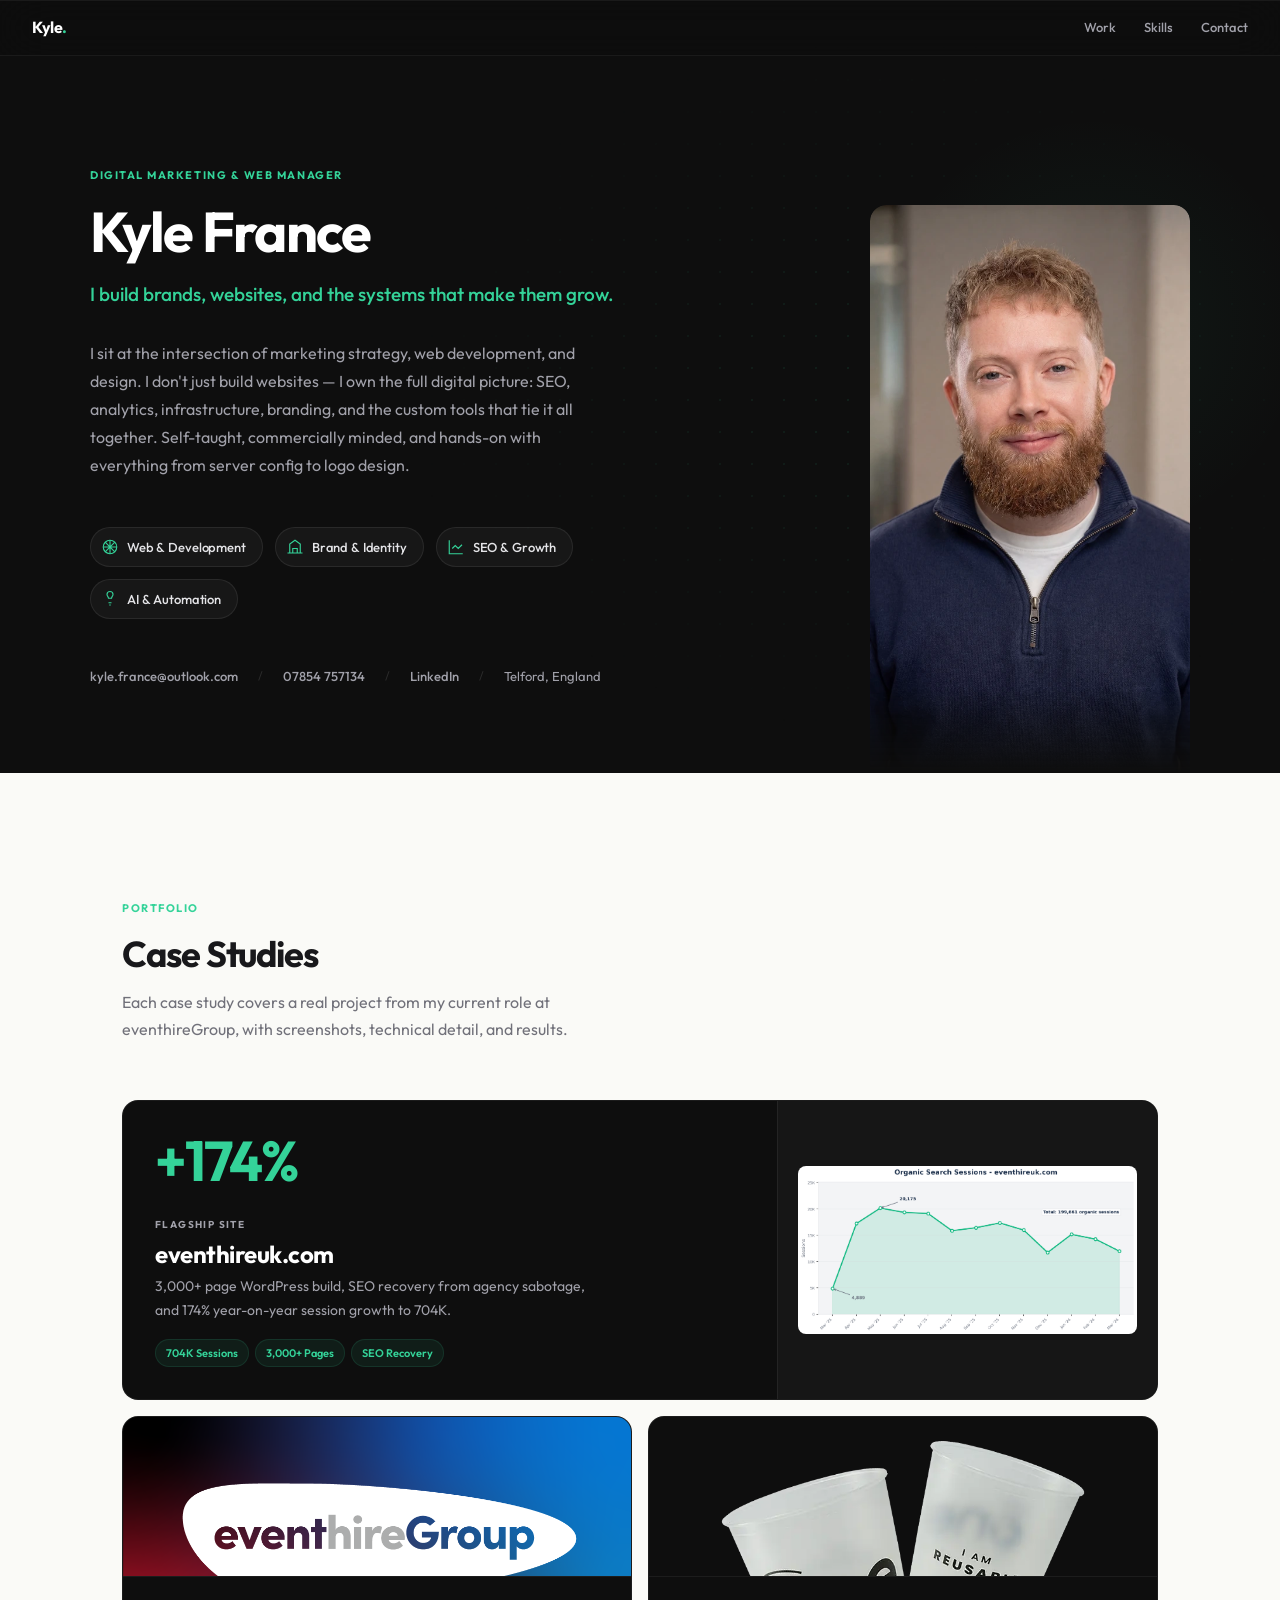
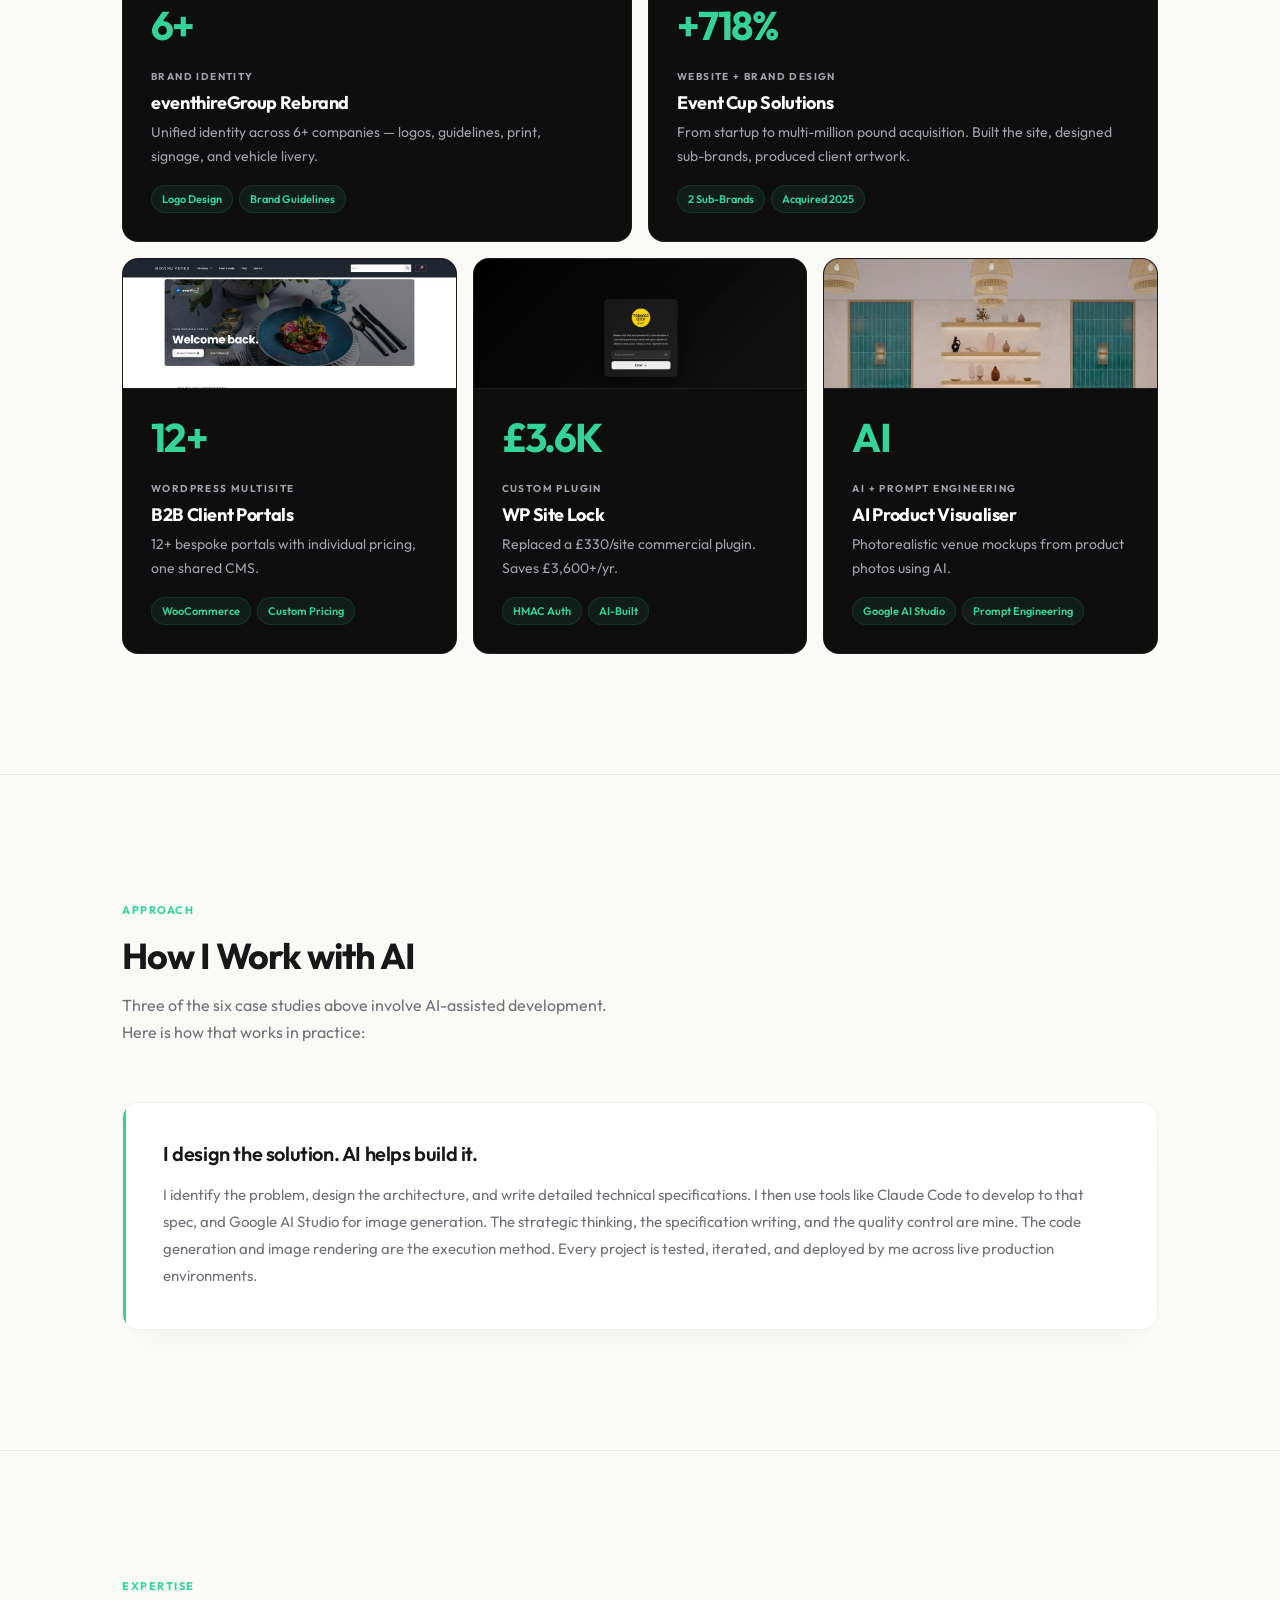
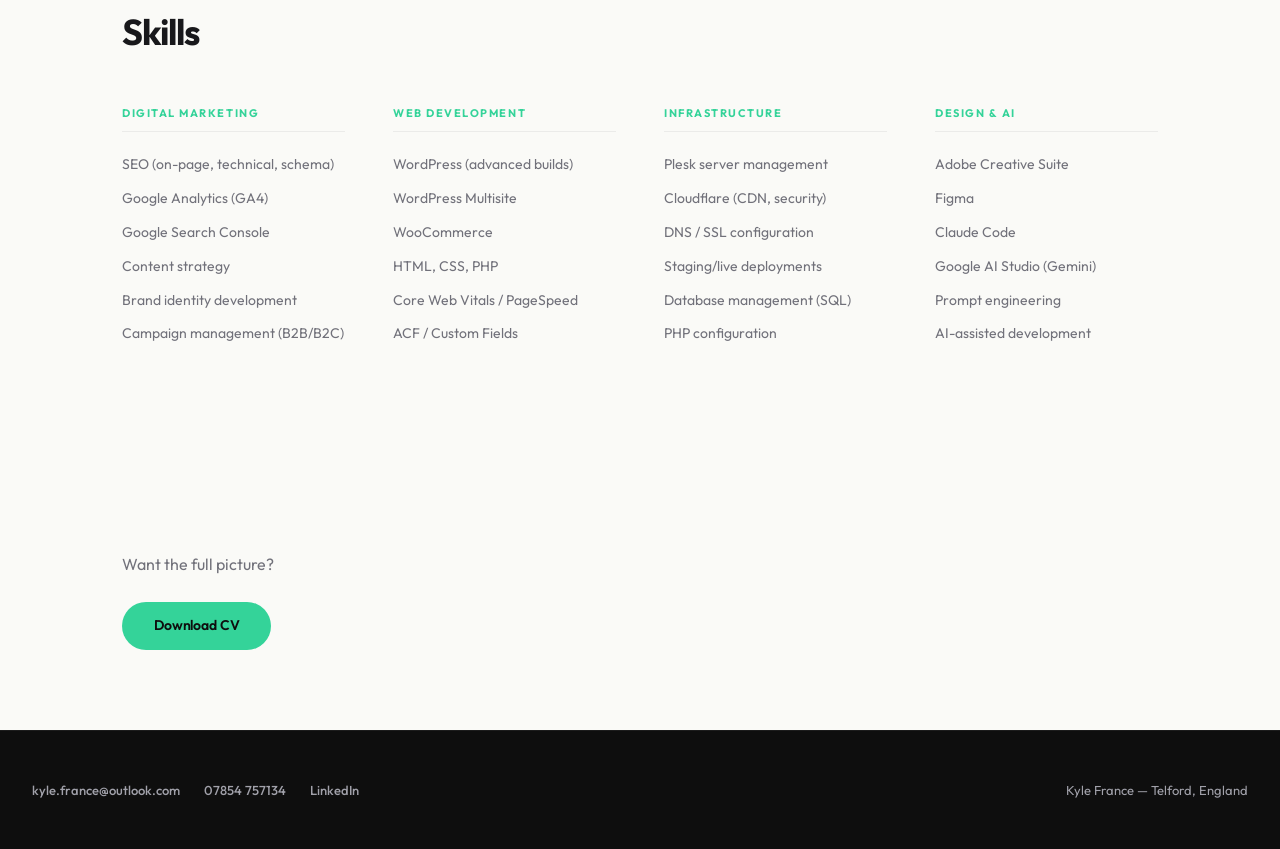
==== index.html @ dfd67b2f "Initial commit — portfolio site for kylefrance.com Static portfolio with case studies, skills sectio" ====
<!DOCTYPE html>
<html lang="en">
<head>
    <meta charset="UTF-8">
    <meta name="viewport" content="width=device-width, initial-scale=1.0">
    <title>Kyle France — Digital Marketing & Web Manager</title>
    <link rel="preconnect" href="https://fonts.googleapis.com">
    <link rel="preconnect" href="https://fonts.gstatic.com" crossorigin>
    <link href="https://fonts.googleapis.com/css2?family=Outfit:wght@400;500;600;700&display=swap" rel="stylesheet">
    <link rel="stylesheet" href="style.css">
</head>
<body>

<!-- NAV -->
<nav class="nav">
    <a href="index.html" class="nav-logo">Kyle<span>.</span></a>
    <div class="nav-links">
        <a href="#work">Work</a>
        <a href="#skills">Skills</a>
        <a href="#contact">Contact</a>
    </div>
</nav>

<!-- HERO -->
<div class="hero">
    <div class="hero-inner">
        <div class="hero-text">
            <span class="label reveal" data-delay="1">Digital Marketing & Web Manager</span>
            <h1 class="reveal" data-delay="2">Kyle France</h1>
            <p class="subtitle reveal" data-delay="3">I build brands, websites, and the systems that make them grow.</p>
            <p class="intro reveal" data-delay="4">I sit at the intersection of marketing strategy, web development, and design. I don't just build websites — I own the full digital picture: SEO, analytics, infrastructure, branding, and the custom tools that tie it all together. Self-taught, commercially minded, and hands-on with everything from server config to logo design.</p>
            <div class="hero-pillars reveal" data-delay="5">
                <div class="hero-pillar">
                    <span class="hero-pillar-icon">
                        <svg viewBox="0 0 24 24" fill="none" stroke="currentColor" stroke-width="1.5"><path d="M12 21a9 9 0 1 0 0-18 9 9 0 0 0 0 18Z"/><path d="M12 3v18M3 12h18M5.6 5.6l12.8 12.8M18.4 5.6 5.6 18.4"/></svg>
                    </span>
                    <span>Web & Development</span>
                </div>
                <div class="hero-pillar">
                    <span class="hero-pillar-icon">
                        <svg viewBox="0 0 24 24" fill="none" stroke="currentColor" stroke-width="1.5"><path d="M2 20h20M5 20V8l7-5 7 5v12"/><path d="M9 20v-6h6v6"/></svg>
                    </span>
                    <span>Brand & Identity</span>
                </div>
                <div class="hero-pillar">
                    <span class="hero-pillar-icon">
                        <svg viewBox="0 0 24 24" fill="none" stroke="currentColor" stroke-width="1.5"><path d="M3 3v18h18"/><path d="m7 14 4-4 4 4 5-5"/></svg>
                    </span>
                    <span>SEO & Growth</span>
                </div>
                <div class="hero-pillar">
                    <span class="hero-pillar-icon">
                        <svg viewBox="0 0 24 24" fill="none" stroke="currentColor" stroke-width="1.5"><path d="M12 2a4 4 0 0 0-4 4c0 2 2 3 2 5h4c0-2 2-3 2-5a4 4 0 0 0-4-4ZM10 17h4M11 20h2"/></svg>
                    </span>
                    <span>AI & Automation</span>
                </div>
            </div>
            <div class="hero-contact reveal" data-delay="6">
                <a href="mailto:kyle.france@outlook.com">kyle.france@outlook.com</a>
                <span class="sep">/</span>
                <a href="tel:+447854757134">07854 757134</a>
                <span class="sep">/</span>
                <a href="https://www.linkedin.com/in/kylefrance" target="_blank" rel="noopener">LinkedIn</a>
                <span class="sep">/</span>
                <span style="color: var(--text-muted); font-size: 13px;">Telford, England</span>
            </div>
        </div>

        <div class="hero-image reveal" data-delay="2">
            <img src="images/Generated Image March 25, 2026 - 12_15AM.webp" alt="Kyle France">
        </div>
    </div>
</div>

<!-- CASE STUDIES -->
<div class="section" id="work">
    <div class="container">
        <div class="section-header reveal">
            <span class="label">Portfolio</span>
            <h2>Case Studies</h2>
            <p>Each case study covers a real project from my current role at eventhireGroup, with screenshots, technical detail, and results.</p>
        </div>

        <div class="bento">

            <!-- Large featured card — horizontal with image -->
            <a href="case-study-eventhireuk.html" class="bento-card bento-large reveal" data-delay="1">
                <div class="bento-card-content">
                    <div class="bento-stat">+174%</div>
                    <div class="bento-content">
                        <span class="bento-label">Flagship Site</span>
                        <h3>eventhireuk.com</h3>
                        <p>3,000+ page WordPress build, SEO recovery from agency sabotage, and 174% year-on-year session growth to 704K.</p>
                    </div>
                    <div class="bento-tags">
                        <span class="tag">704K Sessions</span>
                        <span class="tag">3,000+ Pages</span>
                        <span class="tag">SEO Recovery</span>
                    </div>
                </div>
                <div class="bento-thumb">
                    <img src="images/eventhire-organic-growth.png" alt="eventhireUK organic growth chart">
                </div>
                <div class="bento-arrow"><svg viewBox="0 0 16 16" fill="none" stroke="currentColor" stroke-width="1.5"><path d="M3 13L13 3M13 3H5M13 3v8"/></svg></div>
            </a>

            <!-- Medium card -->
            <a href="case-study-group-rebrand.html" class="bento-card bento-medium reveal" data-delay="2">
                <div class="bento-thumb-top">
                    <img src="images/rebrand/ORIGINALS-01.png" alt="eventhireGroup logos">
                </div>
                <div class="bento-card-content">
                    <div class="bento-stat">6+</div>
                    <div class="bento-content">
                        <span class="bento-label">Brand Identity</span>
                        <h3>eventhireGroup Rebrand</h3>
                        <p>Unified identity across 6+ companies — logos, guidelines, print, signage, and vehicle livery.</p>
                    </div>
                    <div class="bento-tags">
                        <span class="tag">Logo Design</span>
                        <span class="tag">Brand Guidelines</span>
                    </div>
                </div>
                <div class="bento-arrow"><svg viewBox="0 0 16 16" fill="none" stroke="currentColor" stroke-width="1.5"><path d="M3 13L13 3M13 3H5M13 3v8"/></svg></div>
            </a>

            <!-- Medium card -->
            <a href="case-study-event-cup-solutions.html" class="bento-card bento-medium reveal" data-delay="3">
                <div class="bento-thumb-top">
                    <img src="images/rebrand/SMART-CUP-8x6 pint.webp" alt="Event Cup Solutions Smart Cup">
                </div>
                <div class="bento-card-content">
                    <div class="bento-stat">+718%</div>
                    <div class="bento-content">
                        <span class="bento-label">Website + Brand Design</span>
                        <h3>Event Cup Solutions</h3>
                        <p>From startup to multi-million pound acquisition. Built the site, designed sub-brands, produced client artwork.</p>
                    </div>
                    <div class="bento-tags">
                        <span class="tag">2 Sub-Brands</span>
                        <span class="tag">Acquired 2025</span>
                    </div>
                </div>
                <div class="bento-arrow"><svg viewBox="0 0 16 16" fill="none" stroke="currentColor" stroke-width="1.5"><path d="M3 13L13 3M13 3H5M13 3v8"/></svg></div>
            </a>

            <!-- Small card -->
            <a href="case-study-client-portals.html" class="bento-card reveal" data-delay="2">
                <div class="bento-thumb-top bento-thumb-sm">
                    <img src="images/rebrand/movingvenue.clientrentalhub.com_.webp" alt="Moving Venue client portal">
                </div>
                <div class="bento-card-content">
                    <div class="bento-stat">12+</div>
                    <div class="bento-content">
                        <span class="bento-label">WordPress Multisite</span>
                        <h3>B2B Client Portals</h3>
                        <p>12+ bespoke portals with individual pricing, one shared CMS.</p>
                    </div>
                    <div class="bento-tags">
                        <span class="tag">WooCommerce</span>
                        <span class="tag">Custom Pricing</span>
                    </div>
                </div>
                <div class="bento-arrow"><svg viewBox="0 0 16 16" fill="none" stroke="currentColor" stroke-width="1.5"><path d="M3 13L13 3M13 3H5M13 3v8"/></svg></div>
            </a>

            <!-- Small card -->
            <a href="case-study-login-plugin.html" class="bento-card reveal" data-delay="3">
                <div class="bento-thumb-top bento-thumb-sm">
                    <img src="images/site lock/Tobacco Dock Login.webp" alt="WP Site Lock branded login">
                </div>
                <div class="bento-card-content">
                    <div class="bento-stat">&pound;3.6K</div>
                    <div class="bento-content">
                        <span class="bento-label">Custom Plugin</span>
                        <h3>WP Site Lock</h3>
                        <p>Replaced a &pound;330/site commercial plugin. Saves &pound;3,600+/yr.</p>
                    </div>
                    <div class="bento-tags">
                        <span class="tag">HMAC Auth</span>
                        <span class="tag">AI-Built</span>
                    </div>
                </div>
                <div class="bento-arrow"><svg viewBox="0 0 16 16" fill="none" stroke="currentColor" stroke-width="1.5"><path d="M3 13L13 3M13 3H5M13 3v8"/></svg></div>
            </a>

            <!-- Small card -->
            <a href="case-study-ai-visualiser.html" class="bento-card reveal" data-delay="4">
                <div class="bento-thumb-top bento-thumb-sm">
                    <img src="images/rebrand/AI generated images/1.webp" alt="AI-generated venue mockup">
                </div>
                <div class="bento-card-content">
                    <div class="bento-stat">AI</div>
                    <div class="bento-content">
                        <span class="bento-label">AI + Prompt Engineering</span>
                        <h3>AI Product Visualiser</h3>
                        <p>Photorealistic venue mockups from product photos using AI.</p>
                    </div>
                    <div class="bento-tags">
                        <span class="tag">Google AI Studio</span>
                        <span class="tag">Prompt Engineering</span>
                    </div>
                </div>
                <div class="bento-arrow"><svg viewBox="0 0 16 16" fill="none" stroke="currentColor" stroke-width="1.5"><path d="M3 13L13 3M13 3H5M13 3v8"/></svg></div>
            </a>

        </div>
    </div>
</div>

<hr class="section-divider">

<!-- HOW I WORK WITH AI -->
<div class="section">
    <div class="container">
        <div class="section-header reveal">
            <span class="label">Approach</span>
            <h2>How I Work with AI</h2>
            <p>Three of the six case studies above involve AI-assisted development. Here is how that works in practice:</p>
        </div>

        <div class="approach-box reveal">
            <h3>I design the solution. AI helps build it.</h3>
            <p>I identify the problem, design the architecture, and write detailed technical specifications. I then use tools like Claude Code to develop to that spec, and Google AI Studio for image generation. The strategic thinking, the specification writing, and the quality control are mine. The code generation and image rendering are the execution method. Every project is tested, iterated, and deployed by me across live production environments.</p>
        </div>
    </div>
</div>

<hr class="section-divider">

<!-- SKILLS -->
<div class="section" id="skills">
    <div class="container">
        <div class="section-header reveal">
            <span class="label">Expertise</span>
            <h2>Skills</h2>
        </div>

        <div class="skills-columns reveal">
            <div class="skill-group">
                <h3>Digital Marketing</h3>
                <ul>
                    <li>SEO (on-page, technical, schema)</li>
                    <li>Google Analytics (GA4)</li>
                    <li>Google Search Console</li>
                    <li>Content strategy</li>
                    <li>Brand identity development</li>
                    <li>Campaign management (B2B/B2C)</li>
                </ul>
            </div>
            <div class="skill-group">
                <h3>Web Development</h3>
                <ul>
                    <li>WordPress (advanced builds)</li>
                    <li>WordPress Multisite</li>
                    <li>WooCommerce</li>
                    <li>HTML, CSS, PHP</li>
                    <li>Core Web Vitals / PageSpeed</li>
                    <li>ACF / Custom Fields</li>
                </ul>
            </div>
            <div class="skill-group">
                <h3>Infrastructure</h3>
                <ul>
                    <li>Plesk server management</li>
                    <li>Cloudflare (CDN, security)</li>
                    <li>DNS / SSL configuration</li>
                    <li>Staging/live deployments</li>
                    <li>Database management (SQL)</li>
                    <li>PHP configuration</li>
                </ul>
            </div>
            <div class="skill-group">
                <h3>Design & AI</h3>
                <ul>
                    <li>Adobe Creative Suite</li>
                    <li>Figma</li>
                    <li>Claude Code</li>
                    <li>Google AI Studio (Gemini)</li>
                    <li>Prompt engineering</li>
                    <li>AI-assisted development</li>
                </ul>
            </div>
        </div>
    </div>
</div>

<!-- CV DOWNLOAD -->
<div class="container" id="contact">
    <div class="cta-section reveal">
        <p>Want the full picture?</p>
        <a href="../output/cv-general-hybrid-role.pdf" class="btn btn-primary">Download CV</a>
    </div>
</div>

<!-- FOOTER -->
<footer class="footer">
    <div class="footer-links">
        <a href="mailto:kyle.france@outlook.com">kyle.france@outlook.com</a>
        <a href="tel:+447854757134">07854 757134</a>
        <a href="https://www.linkedin.com/in/kylefrance" target="_blank" rel="noopener">LinkedIn</a>
    </div>
    <span>Kyle France &mdash; Telford, England</span>
</footer>

<script>
// Staggered scroll reveal
const observer = new IntersectionObserver((entries) => {
    entries.forEach(entry => {
        if (entry.isIntersecting) entry.target.classList.add('visible');
    });
}, { threshold: 0.08, rootMargin: '0px 0px -32px 0px' });

document.querySelectorAll('.reveal').forEach(el => observer.observe(el));
</script>

</body>
</html>
---- style.css ----
/* ═══════════════════════════════════════════════════════════
   Kyle France — Portfolio
   SKILL.md Compliant Design System
   DESIGN_VARIANCE: 8 | MOTION_INTENSITY: 6 | VISUAL_DENSITY: 4
   ═══════════════════════════════════════════════════════════ */

/* ── VARIABLES ── */
:root {
    --dark:           #0e0e0e;
    --dark-elevated:  #161616;
    --dark-surface:   #1c1c1c;
    --dark-border:    rgba(255,255,255,0.06);

    --light:          #fafaf7;
    --light-elevated: #ffffff;
    --light-surface:  #f3f2ef;
    --light-border:   rgba(0,0,0,0.06);

    --accent:         #34d399;
    --accent-light:   #6ee7b7;
    --accent-subtle:  rgba(52,211,153,0.08);

    --green:          #34d399;
    --green-subtle:   rgba(52,211,153,0.08);

    --text-primary:   #18181b;
    --text-secondary: #71717a;
    --text-on-dark:   #e4e4e7;
    --text-muted:     #a1a1aa;

    --font: 'Outfit', -apple-system, BlinkMacSystemFont, 'Segoe UI', sans-serif;

    --section-gap:    120px;
    --container:      1100px;
    --ease:           cubic-bezier(0.16, 1, 0.3, 1);
}

/* ── RESET ── */
*, *::before, *::after { box-sizing: border-box; margin: 0; padding: 0; }

html {
    scroll-behavior: smooth;
    -webkit-font-smoothing: antialiased;
    -moz-osx-font-smoothing: grayscale;
}

body {
    font-family: var(--font);
    color: var(--text-primary);
    background: var(--light);
    line-height: 1.7;
    font-size: 16px;
    overflow-x: hidden;
}

img { max-width: 100%; height: auto; display: block; }
a { color: inherit; text-decoration: none; }
ul { list-style: none; padding: 0; }

/* ── CONTAINER ── */
.container {
    max-width: var(--container);
    margin: 0 auto;
    padding: 0 32px;
}

/* ── TYPOGRAPHY ── */
h1, h2, h3, h4, h5 {
    font-family: var(--font);
    font-weight: 700;
    line-height: 1.1;
    letter-spacing: -0.03em;
}

h1 { font-size: clamp(36px, 5vw, 56px); }
h2 { font-size: clamp(26px, 3vw, 36px); color: var(--text-primary); }
h3 { font-size: 18px; font-weight: 600; letter-spacing: -0.01em; }

p {
    color: var(--text-secondary);
    max-width: 65ch;
    line-height: 1.7;
}

.label {
    font-size: 11px;
    font-weight: 700;
    letter-spacing: 0.14em;
    text-transform: uppercase;
    color: var(--accent);
    display: inline-block;
    margin-bottom: 16px;
}

/* ── NAVIGATION ── */
.nav {
    position: fixed;
    top: 0;
    left: 0;
    right: 0;
    z-index: 100;
    padding: 0 32px;
    height: 56px;
    display: flex;
    align-items: center;
    justify-content: space-between;
    background: rgba(14,14,14,0.7);
    backdrop-filter: blur(24px) saturate(180%);
    -webkit-backdrop-filter: blur(24px) saturate(180%);
    border-bottom: 1px solid var(--dark-border);
    /* Liquid Glass inner refraction */
    box-shadow: inset 0 1px 0 rgba(255,255,255,0.06);
}

.nav-logo {
    font-size: 16px;
    color: #fff;
    font-weight: 700;
    letter-spacing: -0.03em;
}

.nav-logo span { color: var(--accent); }

.nav-links {
    display: flex;
    gap: 28px;
    align-items: center;
}

.nav-links a {
    font-size: 13px;
    color: var(--text-muted);
    font-weight: 500;
    transition: color 0.3s var(--ease);
}

.nav-links a:hover,
.nav-links a:focus-visible { color: #fff; }

.nav-back {
    font-size: 13px;
    color: var(--text-muted);
    display: flex;
    align-items: center;
    gap: 6px;
    font-weight: 500;
    transition: color 0.3s var(--ease);
}

.nav-back:hover,
.nav-back:focus-visible { color: #fff; }

.nav-back svg {
    width: 14px;
    height: 14px;
    transition: transform 0.3s var(--ease);
}

.nav-back:hover svg { transform: translateX(-3px); }

/* ── HERO — HOME ── */
.hero {
    display: grid;
    grid-template-columns: 1fr;
    padding: 160px 32px 0;
    background: var(--dark);
    position: relative;
    overflow: hidden;
}

/* Dot grid pattern */
.hero::before {
    content: '';
    position: absolute;
    inset: 0;
    background-image: radial-gradient(circle, rgba(52,211,153,0.10) 1px, transparent 1px);
    background-size: 32px 32px;
    mask-image: radial-gradient(ellipse 60% 70% at 70% 50%, black 0%, transparent 65%);
    -webkit-mask-image: radial-gradient(ellipse 60% 70% at 70% 50%, black 0%, transparent 65%);
    pointer-events: none;
}

/* Gradient glow */
.hero::after {
    content: '';
    position: absolute;
    top: 10%;
    right: -5%;
    width: 500px;
    height: 500px;
    background: radial-gradient(circle, rgba(52,211,153,0.06) 0%, transparent 60%);
    pointer-events: none;
    animation: hero-glow 8s ease-in-out infinite alternate;
}

@keyframes hero-glow {
    0% { transform: translate(0, 0) scale(1); opacity: 1; }
    100% { transform: translate(-15px, 15px) scale(1.05); opacity: 0.6; }
}

.hero-inner {
    max-width: var(--container);
    width: 100%;
    margin: 0 auto;
    position: relative;
    z-index: 1;
    display: grid;
    grid-template-columns: 1fr auto;
    gap: 64px;
    align-items: end;
}

.hero-text {
    max-width: 620px;
    padding-bottom: 80px;
}

/* ── HERO IMAGE ── */
.hero-image {
    position: relative;
    align-self: end;
}

.hero-image img {
    display: block;
    width: 320px;
    height: auto;
    border-radius: 16px 16px 0 0;
    mask-image: linear-gradient(to top, transparent 0%, black 15%);
    -webkit-mask-image: linear-gradient(to top, transparent 0%, black 15%);
}

.hero h1 {
    color: #fff;
    margin-bottom: 16px;
    font-weight: 700;
    max-width: 600px;
}

.hero .subtitle {
    font-size: clamp(16px, 2vw, 19px);
    color: var(--accent);
    font-weight: 500;
    margin-bottom: 28px;
    letter-spacing: 0;
}

.hero .intro {
    font-size: 16px;
    color: var(--text-muted);
    max-width: 520px;
    margin-bottom: 48px;
    line-height: 1.75;
}

.hero-contact {
    display: flex;
    flex-wrap: wrap;
    gap: 20px;
    align-items: center;
}

.hero-contact a {
    color: var(--text-muted);
    font-size: 13px;
    font-weight: 500;
    transition: color 0.3s var(--ease);
    padding: 6px 0;
}

.hero-contact a:hover,
.hero-contact a:focus-visible { color: var(--accent); }

.hero-contact .sep {
    color: rgba(255,255,255,0.12);
    font-size: 12px;
    user-select: none;
}

/* ── HERO PILLARS ── */
.hero-pillars {
    display: flex;
    flex-wrap: wrap;
    gap: 12px;
    margin-bottom: 40px;
}

.hero-pillar {
    display: flex;
    align-items: center;
    gap: 8px;
    background: rgba(255,255,255,0.04);
    border: 1px solid rgba(255,255,255,0.08);
    border-radius: 100px;
    padding: 8px 16px 8px 10px;
    font-size: 13px;
    font-weight: 500;
    color: var(--text-on-dark);
    letter-spacing: -0.01em;
    transition: border-color 0.3s var(--ease), background 0.3s var(--ease);
}

.hero-pillar:hover {
    border-color: rgba(52,211,153,0.2);
    background: rgba(52,211,153,0.06);
}

.hero-pillar-icon {
    width: 18px;
    height: 18px;
    color: var(--green);
    flex-shrink: 0;
}

.hero-pillar-icon svg {
    width: 100%;
    height: 100%;
}

/* ── HERO — CASE STUDY (Left-Aligned) ── */
.hero-case {
    padding: 140px 32px 72px;
    background: var(--dark);
    position: relative;
    overflow: hidden;
}

.hero-case::before {
    content: '';
    position: absolute;
    top: 0;
    right: 0;
    width: 40%;
    height: 100%;
    background: radial-gradient(ellipse at 70% 50%, rgba(52,211,153,0.03) 0%, transparent 60%);
    pointer-events: none;
}

.hero-case-inner {
    max-width: var(--container);
    margin: 0 auto;
    position: relative;
}

.hero-case-inner h1 {
    color: #fff;
    margin-bottom: 16px;
    max-width: 640px;
}

.hero-case-inner p {
    font-size: 17px;
    color: var(--text-muted);
    max-width: 520px;
}

.hero-case-inner .label { position: relative; }

/* ── METRICS BANNER ── */
.metrics {
    background: var(--dark-elevated);
    border-top: 1px solid var(--dark-border);
    border-bottom: 1px solid var(--dark-border);
    display: flex;
    justify-content: center;
    flex-wrap: wrap;
}

.metric {
    flex: 1 1 160px;
    max-width: 220px;
    text-align: center;
    padding: 28px 20px;
    border-right: 1px solid var(--dark-border);
}

.metric:last-child { border-right: none; }

.metric-value {
    font-size: 26px;
    font-weight: 700;
    color: #fff;
    line-height: 1.1;
    letter-spacing: -0.02em;
}

.metric-value.highlight { color: var(--green); }
.metric-value.accent { color: var(--accent); }

.metric-label {
    font-size: 10px;
    font-weight: 600;
    text-transform: uppercase;
    letter-spacing: 0.14em;
    color: var(--text-muted);
    margin-top: 8px;
}

/* ── SECTIONS ── */
.section {
    padding: var(--section-gap) 0;
}

.section-divider {
    border: none;
    border-top: 1px solid var(--light-border);
    margin: 0;
}

.section-header {
    margin-bottom: 56px;
    max-width: 520px;
}

.section-header p { margin-top: 16px; }

/* ── CONTENT SECTIONS (CASE STUDIES) ── */
.content-section {
    padding: 64px 0;
    border-bottom: 1px solid var(--light-border);
}

.content-section:last-of-type { border-bottom: none; }

.content-section h2 {
    margin-bottom: 24px;
    display: flex;
    align-items: center;
    gap: 14px;
}

.content-section h2::before {
    content: '';
    display: block;
    width: 3px;
    height: 24px;
    background: var(--accent);
    border-radius: 2px;
    flex-shrink: 0;
}

.content-section p { margin-bottom: 16px; }

.content-section ul {
    padding-left: 20px;
    list-style: disc;
    margin-bottom: 16px;
}

.content-section li {
    font-size: 15px;
    color: var(--text-secondary);
    margin-bottom: 10px;
    line-height: 1.7;
}

.content-section li strong { color: var(--text-primary); }

/* ── BENTO GRID ── */
.bento {
    display: grid;
    grid-template-columns: repeat(6, 1fr);
    gap: 16px;
}

/* Large card: full width */
.bento-large {
    grid-column: 1 / -1;
}

/* Medium cards: 3 cols each */
.bento-medium {
    grid-column: span 3;
}

/* Small cards: 2 cols each (3 per row) */
.bento-card:not(.bento-large):not(.bento-medium) {
    grid-column: span 2;
}

/* ── BENTO CARD ── */
.bento-card {
    background: var(--dark);
    border-radius: 16px;
    display: flex;
    flex-direction: column;
    position: relative;
    overflow: hidden;
    transition: transform 0.5s var(--ease), box-shadow 0.5s var(--ease);
    border: 1px solid var(--dark-border);
}

.bento-card::before {
    content: '';
    position: absolute;
    inset: 0;
    background: radial-gradient(circle at 100% 0%, rgba(52,211,153,0.06) 0%, transparent 50%);
    opacity: 0;
    transition: opacity 0.5s var(--ease);
    pointer-events: none;
    z-index: 1;
}

.bento-card:hover {
    transform: translateY(-4px);
    box-shadow: 0 20px 48px -16px rgba(0,0,0,0.3), 0 0 0 1px rgba(52,211,153,0.1);
}

.bento-card:hover::before { opacity: 1; }

.bento-card:focus-visible {
    outline: 2px solid var(--accent);
    outline-offset: 2px;
}

.bento-card:active {
    transform: translateY(-1px) scale(0.995);
}

/* Card inner content area */
.bento-card-content {
    padding: 28px;
    flex: 1;
    display: flex;
    flex-direction: column;
    position: relative;
    z-index: 2;
}

/* Image thumbnail — top of card (medium/small cards) */
.bento-thumb-top {
    width: 100%;
    height: 160px;
    overflow: hidden;
    border-bottom: 1px solid var(--dark-border);
    position: relative;
}

.bento-thumb-top img {
    width: 100%;
    height: 100%;
    object-fit: cover;
    object-position: center top;
    transition: transform 0.6s var(--ease);
}

.bento-card:hover .bento-thumb-top img {
    transform: scale(1.04);
}

.bento-thumb-sm { height: 130px; }

/* Image thumbnail — right side of featured card */
.bento-large {
    grid-column: 1 / -1;
    flex-direction: row;
}

.bento-large .bento-card-content {
    flex: 1;
    padding: 32px;
}

.bento-thumb {
    width: 380px;
    flex-shrink: 0;
    overflow: hidden;
    border-left: 1px solid var(--dark-border);
    display: flex;
    align-items: center;
    justify-content: center;
    background: var(--dark-elevated);
    padding: 20px;
}

.bento-thumb img {
    width: 100%;
    height: auto;
    border-radius: 8px;
    transition: transform 0.6s var(--ease);
}

.bento-card:hover .bento-thumb img {
    transform: scale(1.03);
}

/* Stat */
.bento-stat {
    font-size: 40px;
    font-weight: 700;
    color: var(--green);
    line-height: 1;
    letter-spacing: -0.04em;
    margin-bottom: 16px;
}

.bento-large .bento-stat {
    font-size: 56px;
    margin-bottom: 20px;
}

/* Content */
.bento-content {
    flex: 1;
}

.bento-label {
    font-size: 10px;
    font-weight: 700;
    letter-spacing: 0.14em;
    text-transform: uppercase;
    color: var(--text-muted);
    display: inline-block;
    margin-bottom: 8px;
}

.bento-card h3 {
    font-size: 18px;
    font-weight: 700;
    color: #fff;
    margin-bottom: 8px;
    letter-spacing: -0.02em;
}

.bento-large h3 {
    font-size: 24px;
}

.bento-card p {
    font-size: 14px;
    color: var(--text-muted);
    margin: 0;
    line-height: 1.7;
    max-width: 440px;
}

/* Tags */
.bento-tags {
    display: flex;
    flex-wrap: wrap;
    gap: 6px;
    margin-top: 16px;
}

.tag {
    font-size: 11px;
    font-weight: 600;
    color: var(--accent);
    background: rgba(52,211,153,0.08);
    padding: 4px 10px;
    border-radius: 100px;
    border: 1px solid rgba(52,211,153,0.12);
    white-space: nowrap;
}

/* Arrow icon */
.bento-arrow {
    position: absolute;
    top: 24px;
    right: 24px;
    width: 20px;
    height: 20px;
    color: var(--text-muted);
    opacity: 0;
    transform: translate(-4px, 4px);
    transition: opacity 0.4s var(--ease), transform 0.4s var(--ease);
    z-index: 3;
}

.bento-card:hover .bento-arrow {
    opacity: 1;
    transform: translate(0, 0);
}

.bento-arrow svg {
    width: 100%;
    height: 100%;
}

/* ── CHALLENGE / FEATURE CARDS ── */
.card-grid {
    display: grid;
    grid-template-columns: repeat(2, 1fr);
    gap: 16px;
    margin-top: 24px;
}

.card {
    padding: 24px 24px 24px 28px;
    position: relative;
    border-bottom: 1px solid var(--light-border);
    transition: background 0.3s var(--ease);
}

.card::before {
    content: '';
    position: absolute;
    left: 0;
    top: 12px;
    bottom: 12px;
    width: 2px;
    background: var(--accent);
    border-radius: 1px;
}

.card:hover {
    background: rgba(52,211,153,0.02);
}

.card h3 {
    font-size: 12px;
    font-weight: 700;
    text-transform: uppercase;
    letter-spacing: 0.1em;
    color: var(--accent);
    margin-bottom: 8px;
}

.card p {
    font-size: 14px;
    color: var(--text-secondary);
    margin: 0;
    max-width: none;
    line-height: 1.65;
}

/* ── RESULT CARDS ── */
.result-card {
    padding: 24px 24px 24px 28px;
    position: relative;
    border-bottom: 1px solid var(--light-border);
}

.result-card::before {
    content: '';
    position: absolute;
    left: 0;
    top: 12px;
    bottom: 12px;
    width: 2px;
    background: var(--green);
    border-radius: 1px;
}

.result-card p {
    font-size: 14px;
    color: var(--text-secondary);
    margin: 0;
    max-width: none;
}

.result-card strong { color: var(--text-primary); }

/* ── APPROACH BOX ── */
.approach-box {
    background: var(--light-elevated);
    border: 1px solid var(--light-border);
    border-radius: 16px;
    padding: 40px;
    margin-top: 32px;
    position: relative;
    overflow: hidden;
    /* Diffusion shadow */
    box-shadow: 0 20px 40px -15px rgba(24,24,27,0.04);
}

.approach-box::before {
    content: '';
    position: absolute;
    left: 0;
    top: 0;
    bottom: 0;
    width: 3px;
    background: var(--accent);
}

.approach-box h3 {
    font-size: 20px;
    color: var(--text-primary);
    margin-bottom: 16px;
    letter-spacing: -0.02em;
}

.approach-box p {
    font-size: 15px;
    color: var(--text-secondary);
    max-width: none;
    margin: 0;
    line-height: 1.8;
}

/* ── INSIGHT / BLOCKQUOTE ── */
.insight {
    background: var(--green-subtle);
    border-left: 3px solid var(--green);
    padding: 20px 24px;
    border-radius: 0 10px 10px 0;
    margin: 24px 0;
}

.insight p {
    font-size: 15px;
    color: #065f46;
    font-style: italic;
    margin: 0;
    max-width: none;
    line-height: 1.7;
}

/* ── NOTE ── */
.note {
    background: #fffbeb;
    border: 1px solid #fde68a;
    border-radius: 10px;
    padding: 16px 20px;
    font-size: 13px;
    color: #92400e;
    margin-top: 20px;
    line-height: 1.65;
}

/* ── SKILLS SECTION ── */
.skills-columns {
    display: grid;
    grid-template-columns: repeat(auto-fit, minmax(220px, 1fr));
    gap: 48px;
    margin-top: 40px;
}

.skill-group h3 {
    font-size: 11px;
    font-weight: 700;
    text-transform: uppercase;
    letter-spacing: 0.14em;
    color: var(--accent);
    margin-bottom: 16px;
    padding-bottom: 12px;
    border-bottom: 1px solid var(--light-border);
}

.skill-group li {
    font-size: 14px;
    color: var(--text-secondary);
    padding: 5px 0;
    list-style: none;
}

/* ── SKILLS TAGS (CASE STUDIES) ── */
.skills-tags {
    display: flex;
    flex-wrap: wrap;
    gap: 8px;
}

.skills-tags li {
    background: var(--accent-subtle);
    color: var(--accent);
    font-size: 12px;
    font-weight: 600;
    padding: 6px 14px;
    border-radius: 100px;
    border: 1px solid rgba(52,211,153,0.12);
    list-style: none;
    margin: 0;
}

/* ── TIMELINE ── */
.timeline {
    position: relative;
    padding-left: 32px;
    margin-top: 24px;
}

.timeline::before {
    content: '';
    position: absolute;
    left: 5px;
    top: 6px;
    bottom: 6px;
    width: 1px;
    background: var(--accent);
    border-radius: 1px;
}

.timeline-item {
    position: relative;
    margin-bottom: 28px;
}

.timeline-item:last-child { margin-bottom: 0; }

.timeline-item::before {
    content: '';
    position: absolute;
    left: -32px;
    top: 7px;
    width: 10px;
    height: 10px;
    background: var(--accent);
    border-radius: 50%;
    border: 3px solid var(--light);
    box-shadow: 0 0 0 1px var(--accent);
}

.timeline-item h3 {
    font-size: 15px;
    font-weight: 600;
    color: var(--text-primary);
    margin-bottom: 4px;
}

.timeline-item p {
    font-size: 14px;
    color: var(--text-secondary);
    margin: 0;
}

/* ── CHARTS ── */
.chart-container {
    background: var(--light-elevated);
    border: 1px solid var(--light-border);
    border-radius: 16px;
    padding: 32px;
    margin-top: 24px;
    box-shadow: 0 20px 40px -15px rgba(24,24,27,0.04);
}

.chart-title {
    font-size: 15px;
    font-weight: 600;
    color: var(--text-primary);
    margin-bottom: 24px;
    letter-spacing: -0.01em;
}

.bar-chart {
    display: flex;
    align-items: flex-end;
    gap: 6px;
    height: 220px;
    padding-top: 24px;
    border-bottom: 1px solid var(--light-border);
}

.bar-group {
    flex: 1;
    display: flex;
    flex-direction: column;
    align-items: center;
    height: 100%;
    justify-content: flex-end;
}

.bar {
    width: 100%;
    max-width: 48px;
    background: linear-gradient(180deg, var(--accent) 0%, var(--accent-light) 100%);
    border-radius: 3px 3px 0 0;
    min-height: 2px;
    transition: opacity 0.3s var(--ease);
}

.bar.peak {
    background: linear-gradient(180deg, var(--dark) 0%, var(--accent) 100%);
}

.bar:hover { opacity: 0.75; }

.bar-value {
    font-size: 10px;
    font-weight: 600;
    color: var(--text-primary);
    margin-bottom: 4px;
    white-space: nowrap;
}

.bar-label {
    font-size: 10px;
    color: var(--text-muted);
    margin-top: 8px;
    text-align: center;
}

.yoy-container {
    display: flex;
    align-items: center;
    gap: 48px;
    justify-content: center;
    padding: 24px 0;
}

.yoy-bar-group { text-align: center; }

.yoy-bar-wrapper {
    height: 200px;
    width: 100px;
    display: flex;
    align-items: flex-end;
    justify-content: center;
}

.yoy-bar {
    width: 80px;
    border-radius: 6px 6px 0 0;
}

.yoy-bar.previous { background: var(--light-surface); height: 36%; }
.yoy-bar.current { background: linear-gradient(180deg, var(--accent) 0%, var(--accent-light) 100%); height: 100%; }

.yoy-value {
    font-size: 18px;
    font-weight: 700;
    color: var(--text-primary);
    margin-top: 8px;
    letter-spacing: -0.02em;
}

.yoy-label { font-size: 12px; color: var(--text-muted); margin-top: 2px; }

.yoy-growth {
    font-size: 44px;
    font-weight: 700;
    color: var(--green);
    line-height: 1;
    letter-spacing: -0.03em;
}

.yoy-growth-label { font-size: 13px; color: var(--text-muted); margin-top: 4px; }

.line-chart-container {
    position: relative;
    height: 200px;
    margin-top: 16px;
    border-bottom: 1px solid var(--light-border);
    border-left: 1px solid var(--light-border);
}

.line-chart-svg { width: 100%; height: 100%; }

.line-chart-labels {
    display: flex;
    justify-content: space-between;
    padding-top: 8px;
}

.line-chart-labels span {
    font-size: 10px;
    color: var(--text-muted);
    flex: 1;
    text-align: center;
}

.y-axis-labels {
    position: absolute;
    left: -40px;
    top: 0;
    height: 100%;
    display: flex;
    flex-direction: column;
    justify-content: space-between;
}

.y-axis-labels span { font-size: 10px; color: var(--text-muted); }

/* ── GALLERY ── */
.gallery-grid {
    display: grid;
    grid-template-columns: repeat(2, 1fr);
    gap: 12px;
    margin-top: 24px;
}

.gallery-grid.single { grid-template-columns: 1fr; }

.gallery-item {
    border-radius: 10px;
    overflow: hidden;
    border: 1px solid var(--light-border);
}

.gallery-item img { width: 100%; display: block; }

.gallery-item .caption {
    padding: 12px 16px;
    font-size: 13px;
    color: var(--text-secondary);
    border-top: 1px solid var(--light-border);
}

.gallery-item .caption strong { color: var(--text-primary); }

/* ── IMAGE COMPARISON ── */
.compare-grid {
    display: grid;
    grid-template-columns: 1fr 1fr;
    border-radius: 10px;
    overflow: hidden;
    border: 1px solid var(--light-border);
    margin-top: 16px;
}

.compare-side {
    padding: 32px;
    display: flex;
    flex-direction: column;
    align-items: center;
    justify-content: center;
}

.compare-side:first-child { border-right: 1px solid var(--light-border); }

.compare-label {
    font-size: 10px;
    font-weight: 700;
    text-transform: uppercase;
    letter-spacing: 0.14em;
    color: var(--text-muted);
    margin-bottom: 12px;
}

/* ── LOGO GRID ── */
.logo-grid {
    display: grid;
    grid-template-columns: repeat(auto-fit, minmax(260px, 1fr));
    gap: 0;
    border-radius: 10px;
    overflow: hidden;
    border: 1px solid var(--light-border);
    margin-top: 24px;
}

.logo-grid img { width: 100%; display: block; }

/* ── CTA ── */
.cta-section {
    text-align: left;
    padding: 80px 0;
}

.cta-section p {
    margin-bottom: 24px;
    font-size: 16px;
}

.btn {
    display: inline-block;
    font-family: var(--font);
    font-size: 14px;
    font-weight: 600;
    padding: 12px 32px;
    border-radius: 100px;
    border: none;
    cursor: pointer;
    transition: transform 0.3s var(--ease), box-shadow 0.3s var(--ease);
    letter-spacing: -0.01em;
}

.btn:focus-visible { outline: 2px solid var(--accent); outline-offset: 2px; }

.btn-primary {
    background: var(--accent);
    color: var(--dark);
}

.btn-primary:hover {
    transform: translateY(-2px);
    box-shadow: 0 8px 24px -4px rgba(52,211,153,0.25);
}

.btn-primary:active {
    transform: translateY(0) scale(0.98);
}

/* ── FOOTER ── */
.footer {
    background: var(--dark);
    color: var(--text-muted);
    padding: 48px 32px;
    font-size: 13px;
    border-top: 1px solid var(--dark-border);
    display: flex;
    justify-content: space-between;
    align-items: center;
    max-width: 100%;
}

.footer-links {
    display: flex;
    gap: 24px;
}

.footer-links a {
    color: var(--text-muted);
    font-weight: 500;
    transition: color 0.3s var(--ease);
}

.footer-links a:hover,
.footer-links a:focus-visible { color: var(--accent); }

.case-footer {
    text-align: left;
    padding: 48px 32px;
    color: var(--text-muted);
    font-size: 13px;
    border-top: 1px solid var(--light-border);
    max-width: var(--container);
    margin: 0 auto;
}

/* ── SCROLL ANIMATIONS (MOTION_INTENSITY 6) ── */
.reveal {
    opacity: 0;
    transform: translateY(24px);
    transition: opacity 0.6s var(--ease), transform 0.6s var(--ease);
}

.reveal.visible {
    opacity: 1;
    transform: translateY(0);
}

/* Staggered cascade via CSS custom property */
.reveal[data-delay="1"] { transition-delay: 0.08s; }
.reveal[data-delay="2"] { transition-delay: 0.16s; }
.reveal[data-delay="3"] { transition-delay: 0.24s; }
.reveal[data-delay="4"] { transition-delay: 0.32s; }
.reveal[data-delay="5"] { transition-delay: 0.40s; }
.reveal[data-delay="6"] { transition-delay: 0.48s; }

/* ── RESPONSIVE ── */
@media (max-width: 768px) {
    :root { --section-gap: 80px; }

    .nav { padding: 0 20px; height: 52px; }

    .hero {
        padding: 100px 20px 0;
    }

    .hero-inner {
        grid-template-columns: 1fr;
        gap: 32px;
    }

    .hero-text { padding-bottom: 0; }

    .hero-image { order: -1; justify-self: start; }
    .hero-image img { width: 200px; }

    .hero-pillars { gap: 8px; }

    .hero-case { padding: 100px 20px 48px; }

    .hero-contact { flex-direction: column; gap: 4px; }
    .hero-contact .sep { display: none; }

    .bento {
        grid-template-columns: 1fr;
    }

    .bento-large,
    .bento-medium,
    .bento-card:not(.bento-large):not(.bento-medium) {
        grid-column: span 1;
    }

    .bento-large {
        flex-direction: column;
    }

    .bento-thumb {
        width: 100%;
        height: 180px;
        border-left: none;
        border-top: 1px solid var(--dark-border);
    }

    .bento-thumb img { object-fit: cover; height: 100%; }

    .bento-stat { font-size: 32px; }
    .bento-large .bento-stat { font-size: 40px; }

    .card-grid { grid-template-columns: 1fr; }
    .skills-columns { grid-template-columns: 1fr 1fr; }
    .gallery-grid { grid-template-columns: 1fr; }
    .compare-grid { grid-template-columns: 1fr; }
    .compare-side:first-child { border-right: none; border-bottom: 1px solid var(--light-border); }
    .yoy-container { flex-direction: column; gap: 24px; }
    .container { padding: 0 20px; }
    .approach-box { padding: 24px; }
    .logo-grid { grid-template-columns: 1fr 1fr; }

    .footer {
        flex-direction: column;
        gap: 16px;
        text-align: center;
    }

    .footer-links { flex-direction: column; gap: 8px; }

    .metric {
        flex: 1 1 140px;
        padding: 20px 14px;
    }

    .metric-value { font-size: 22px; }
}

@media (max-width: 480px) {
    .skills-columns { grid-template-columns: 1fr; }

    .metrics { flex-direction: column; }

    .metric {
        flex: 1 1 100%;
        max-width: none;
        border-right: none;
        border-bottom: 1px solid var(--dark-border);
        padding: 18px;
    }

    .metric:last-child { border-bottom: none; }
}
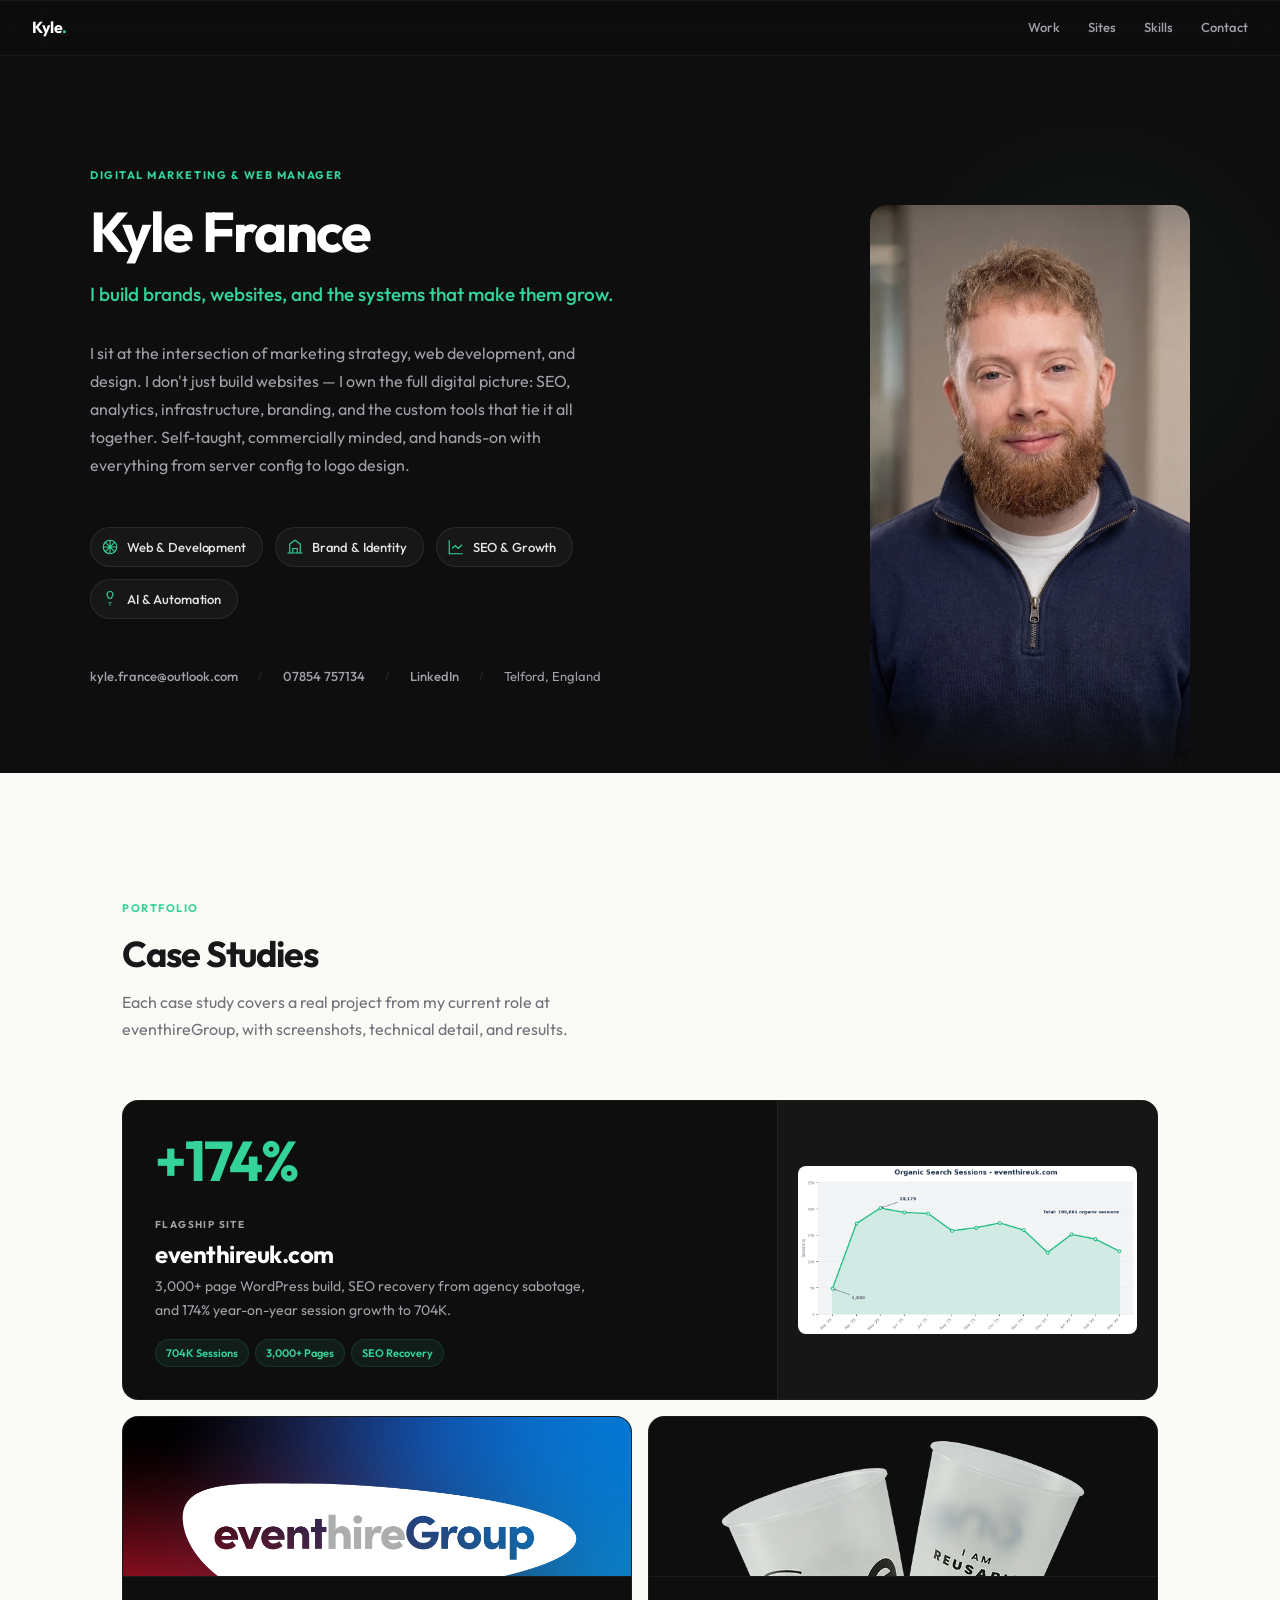
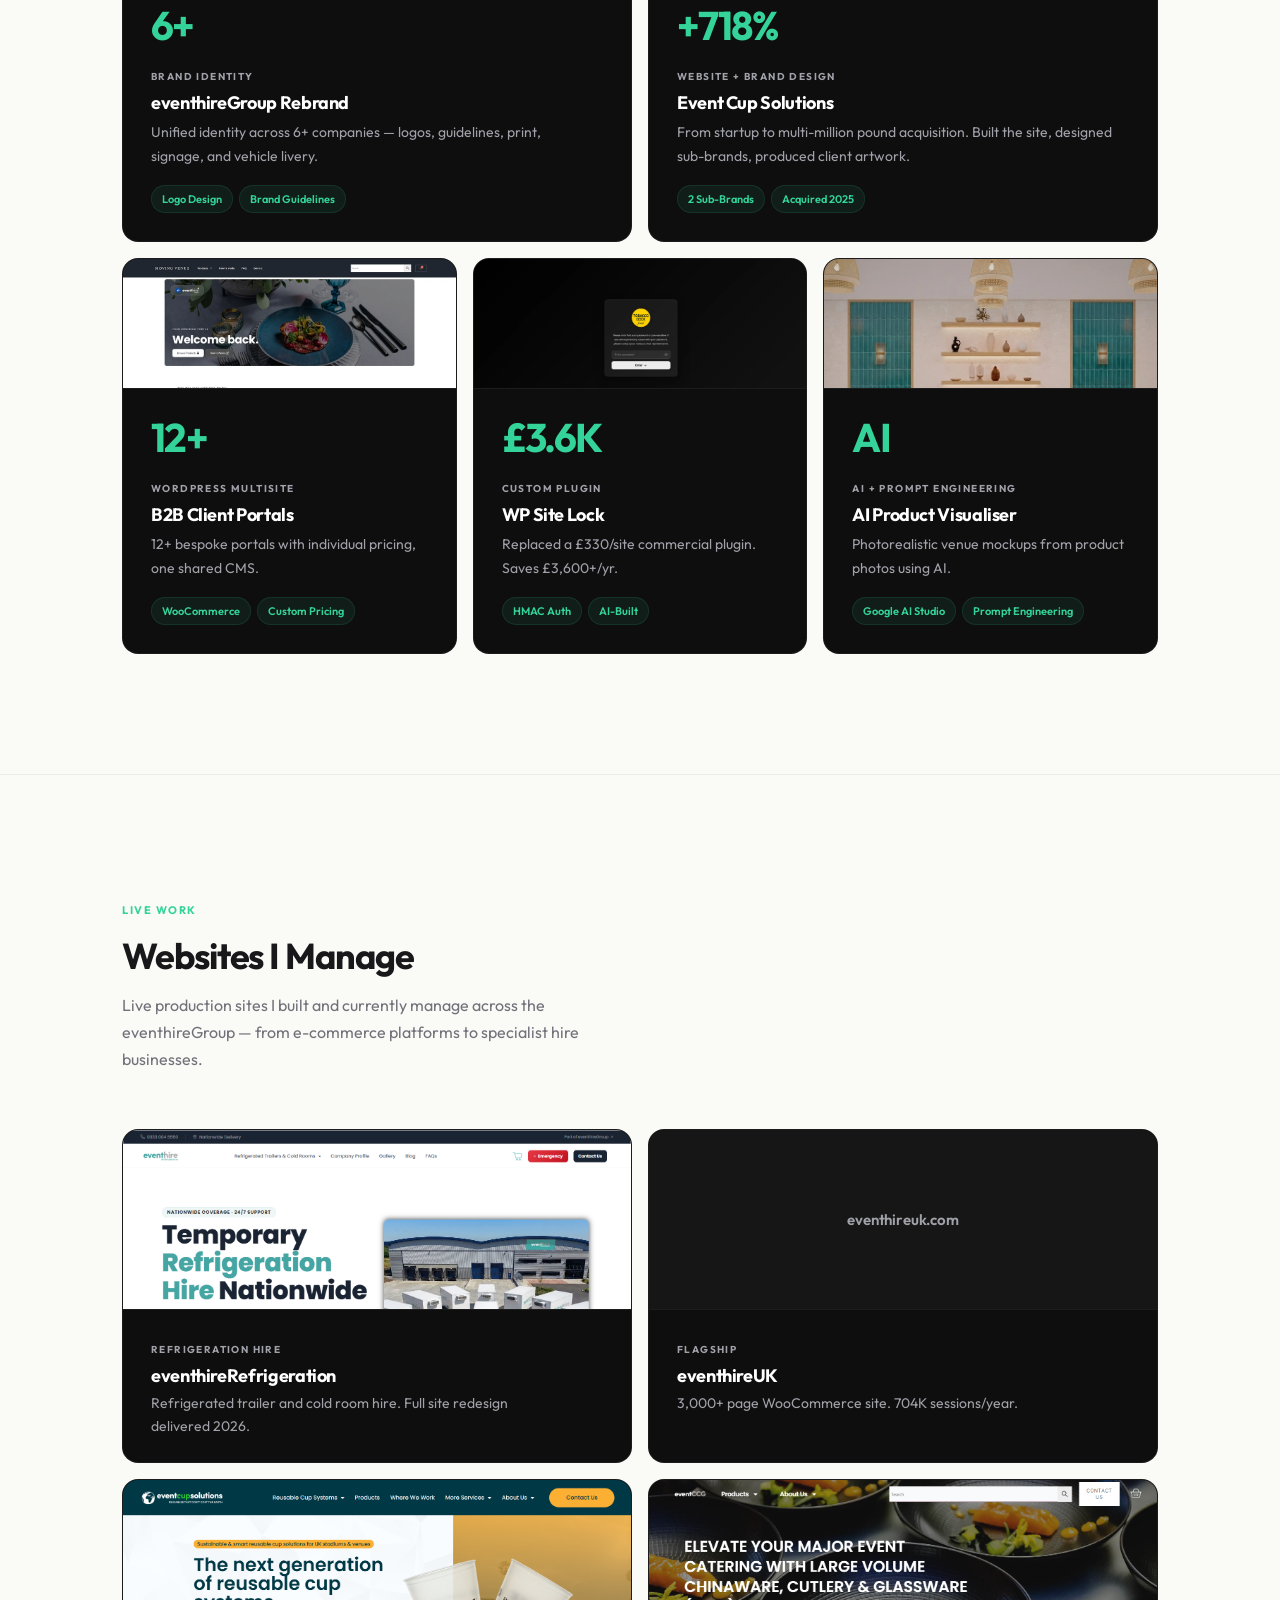
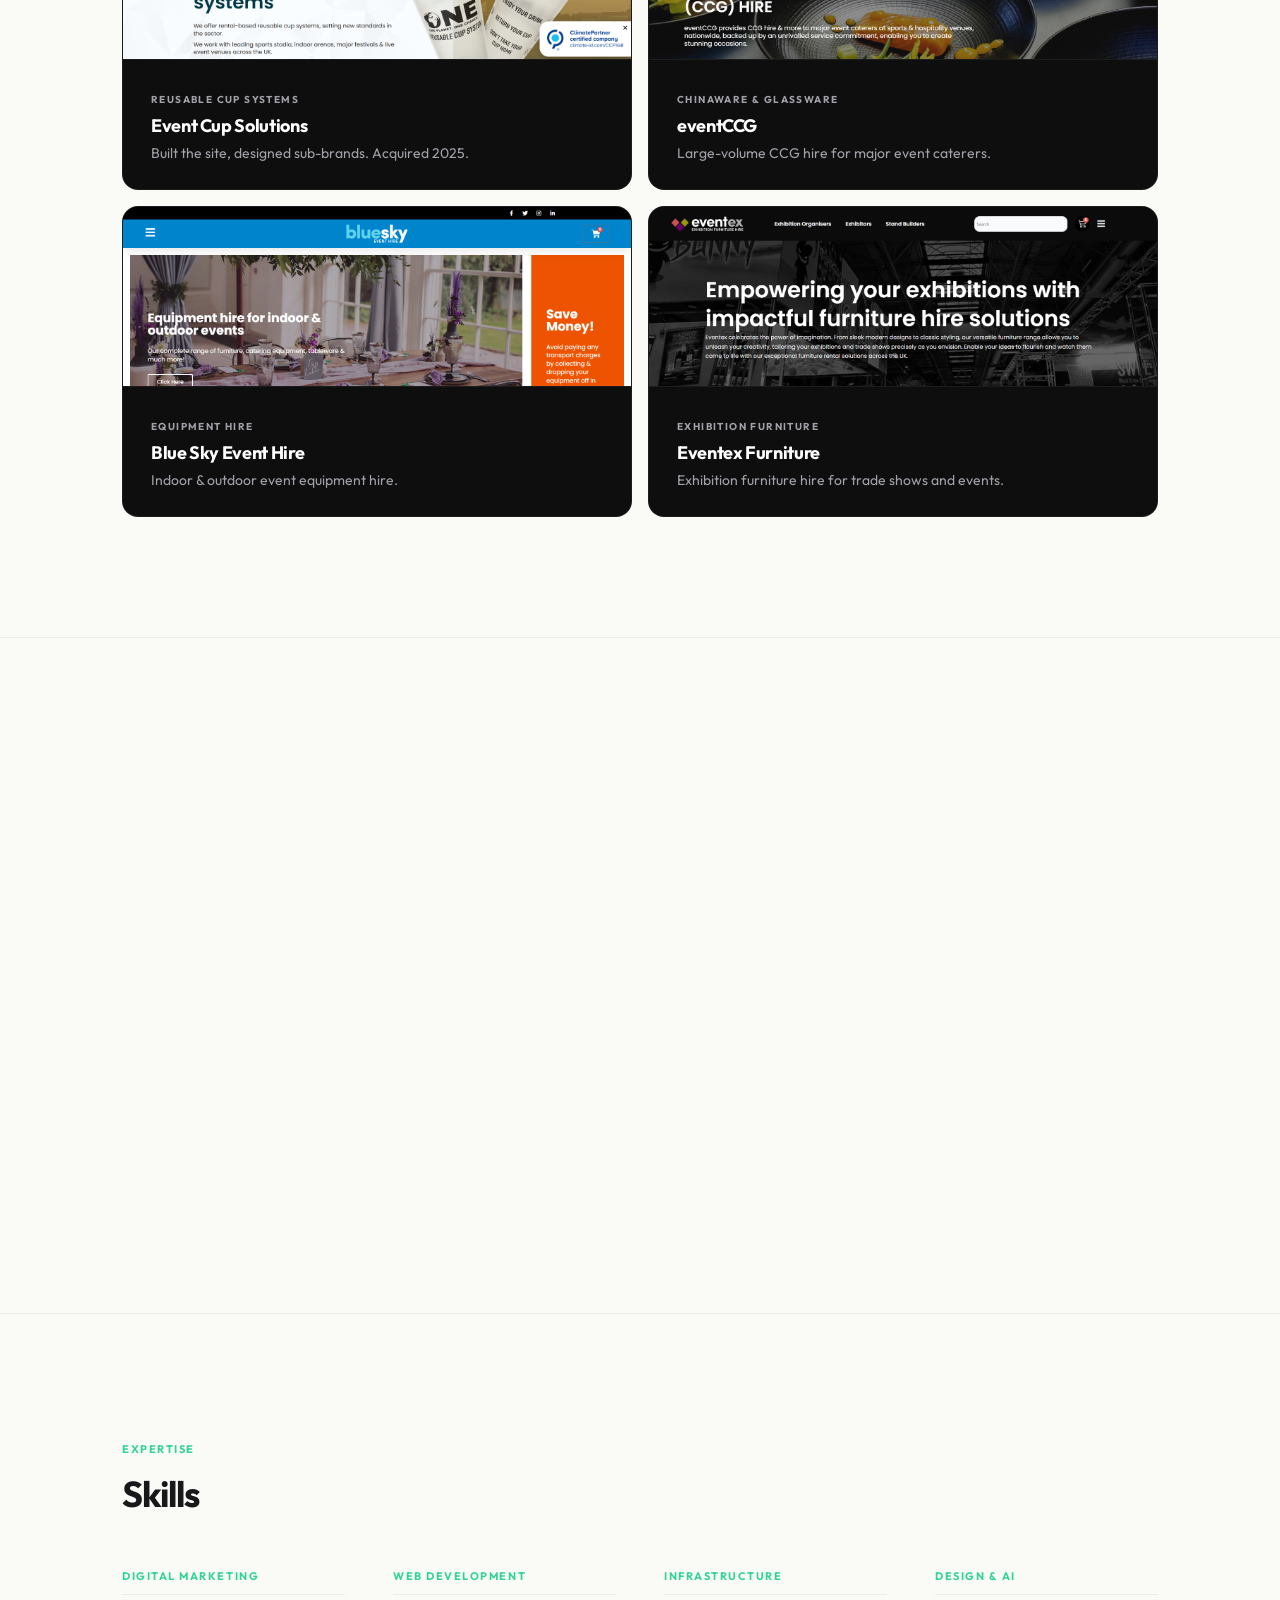
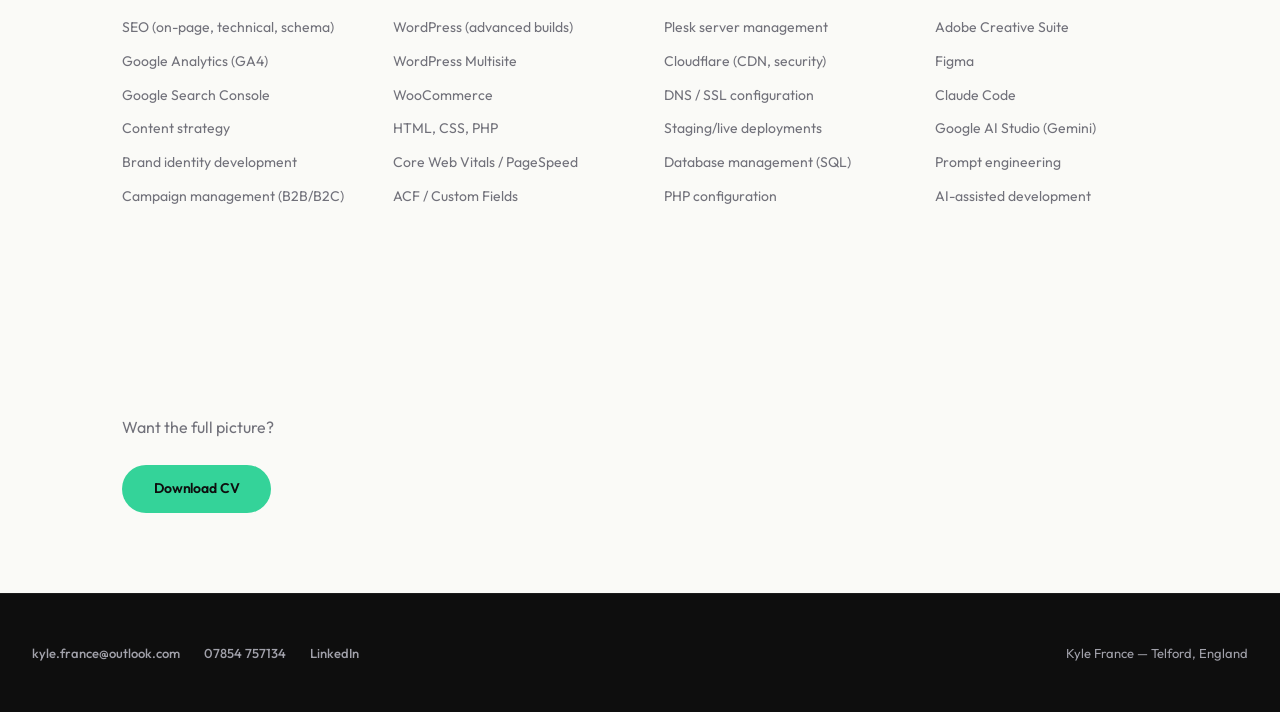
==== commit ed4c7e64: "Add Websites I Manage section and refrigeration site archive - New "Websites I Manage" section with " ====
--- a/index.html
+++ b/index.html
@@ -16,6 +16,7 @@
     <a href="index.html" class="nav-logo">Kyle<span>.</span></a>
     <div class="nav-links">
         <a href="#work">Work</a>
+        <a href="#websites">Sites</a>
         <a href="#skills">Skills</a>
         <a href="#contact">Contact</a>
     </div>
@@ -210,6 +211,110 @@
 
 <hr class="section-divider">
 
+<!-- WEBSITES I MANAGE -->
+<div class="section" id="websites">
+    <div class="container">
+        <div class="section-header reveal">
+            <span class="label">Live Work</span>
+            <h2>Websites I Manage</h2>
+            <p>Live production sites I built and currently manage across the eventhireGroup — from e-commerce platforms to specialist hire businesses.</p>
+        </div>
+
+        <div class="sites-grid">
+
+            <!-- Standard site cards -->
+            <a href="https://eventhirerefrigeration.com" target="_blank" rel="noopener" class="site-card reveal" data-delay="1">
+                <div class="site-card-thumb">
+                    <img src="images/websites/refrigeration-new.png" alt="eventhireRefrigeration website">
+                </div>
+                <div class="site-card-body">
+                    <div class="site-card-info">
+                        <span class="bento-label">Refrigeration Hire</span>
+                        <h3>eventhireRefrigeration</h3>
+                        <p>Refrigerated trailer and cold room hire. Full site redesign delivered 2026.</p>
+                    </div>
+                    <span class="site-arrow"><svg viewBox="0 0 16 16" fill="none" stroke="currentColor" stroke-width="1.5"><path d="M3 13L13 3M13 3H5M13 3v8"/></svg></span>
+                </div>
+            </a>
+
+            <a href="https://eventhireuk.com" target="_blank" rel="noopener" class="site-card reveal" data-delay="2">
+                <div class="site-card-thumb">
+                    <div class="site-card-thumb-placeholder">
+                        <span>eventhireuk.com</span>
+                    </div>
+                </div>
+                <div class="site-card-body">
+                    <div class="site-card-info">
+                        <span class="bento-label">Flagship</span>
+                        <h3>eventhireUK</h3>
+                        <p>3,000+ page WooCommerce site. 704K sessions/year.</p>
+                    </div>
+                    <span class="site-arrow"><svg viewBox="0 0 16 16" fill="none" stroke="currentColor" stroke-width="1.5"><path d="M3 13L13 3M13 3H5M13 3v8"/></svg></span>
+                </div>
+            </a>
+
+            <a href="https://eventcupsolutions.com" target="_blank" rel="noopener" class="site-card reveal" data-delay="2">
+                <div class="site-card-thumb">
+                    <img src="images/websites/eventcupsolutions.png" alt="Event Cup Solutions website">
+                </div>
+                <div class="site-card-body">
+                    <div class="site-card-info">
+                        <span class="bento-label">Reusable Cup Systems</span>
+                        <h3>Event Cup Solutions</h3>
+                        <p>Built the site, designed sub-brands. Acquired 2025.</p>
+                    </div>
+                    <span class="site-arrow"><svg viewBox="0 0 16 16" fill="none" stroke="currentColor" stroke-width="1.5"><path d="M3 13L13 3M13 3H5M13 3v8"/></svg></span>
+                </div>
+            </a>
+
+            <a href="https://eventccg.com" target="_blank" rel="noopener" class="site-card reveal" data-delay="3">
+                <div class="site-card-thumb">
+                    <img src="images/websites/eventccg.png" alt="eventCCG website">
+                </div>
+                <div class="site-card-body">
+                    <div class="site-card-info">
+                        <span class="bento-label">Chinaware & Glassware</span>
+                        <h3>eventCCG</h3>
+                        <p>Large-volume CCG hire for major event caterers.</p>
+                    </div>
+                    <span class="site-arrow"><svg viewBox="0 0 16 16" fill="none" stroke="currentColor" stroke-width="1.5"><path d="M3 13L13 3M13 3H5M13 3v8"/></svg></span>
+                </div>
+            </a>
+
+            <a href="https://blueskyeventhire.com" target="_blank" rel="noopener" class="site-card reveal" data-delay="1">
+                <div class="site-card-thumb">
+                    <img src="images/websites/blueskyeventhire.png" alt="Blue Sky Event Hire website">
+                </div>
+                <div class="site-card-body">
+                    <div class="site-card-info">
+                        <span class="bento-label">Equipment Hire</span>
+                        <h3>Blue Sky Event Hire</h3>
+                        <p>Indoor & outdoor event equipment hire.</p>
+                    </div>
+                    <span class="site-arrow"><svg viewBox="0 0 16 16" fill="none" stroke="currentColor" stroke-width="1.5"><path d="M3 13L13 3M13 3H5M13 3v8"/></svg></span>
+                </div>
+            </a>
+
+            <a href="https://eventexfurniture.co.uk" target="_blank" rel="noopener" class="site-card reveal" data-delay="2">
+                <div class="site-card-thumb">
+                    <img src="images/websites/eventexfurniture.png" alt="Eventex Furniture website">
+                </div>
+                <div class="site-card-body">
+                    <div class="site-card-info">
+                        <span class="bento-label">Exhibition Furniture</span>
+                        <h3>Eventex Furniture</h3>
+                        <p>Exhibition furniture hire for trade shows and events.</p>
+                    </div>
+                    <span class="site-arrow"><svg viewBox="0 0 16 16" fill="none" stroke="currentColor" stroke-width="1.5"><path d="M3 13L13 3M13 3H5M13 3v8"/></svg></span>
+                </div>
+            </a>
+
+        </div>
+    </div>
+</div>
+
+<hr class="section-divider">
+
 <!-- HOW I WORK WITH AI -->
 <div class="section">
     <div class="container">
--- a/style.css
+++ b/style.css
@@ -1131,6 +1131,259 @@
 
 .logo-grid img { width: 100%; display: block; }
 
+/* ── WEBSITES I MANAGE ── */
+.sites-grid {
+    display: grid;
+    grid-template-columns: repeat(2, 1fr);
+    gap: 16px;
+}
+
+.site-card {
+    background: var(--dark);
+    border-radius: 16px;
+    overflow: hidden;
+    border: 1px solid var(--dark-border);
+    display: flex;
+    flex-direction: column;
+    transition: transform 0.5s var(--ease), box-shadow 0.5s var(--ease);
+    position: relative;
+}
+
+.site-card::before {
+    content: '';
+    position: absolute;
+    inset: 0;
+    background: radial-gradient(circle at 100% 0%, rgba(52,211,153,0.06) 0%, transparent 50%);
+    opacity: 0;
+    transition: opacity 0.5s var(--ease);
+    pointer-events: none;
+    z-index: 1;
+}
+
+.site-card:hover {
+    transform: translateY(-4px);
+    box-shadow: 0 20px 48px -16px rgba(0,0,0,0.3), 0 0 0 1px rgba(52,211,153,0.1);
+}
+
+.site-card:hover::before { opacity: 1; }
+
+.site-card:focus-visible {
+    outline: 2px solid var(--accent);
+    outline-offset: 2px;
+}
+
+.site-card:active {
+    transform: translateY(-1px) scale(0.995);
+}
+
+/* Featured card spans full width */
+.site-card-featured {
+    grid-column: 1 / -1;
+}
+
+.site-card-thumb {
+    width: 100%;
+    height: 180px;
+    overflow: hidden;
+    border-bottom: 1px solid var(--dark-border);
+    position: relative;
+}
+
+.site-card-thumb img {
+    width: 100%;
+    height: 100%;
+    object-fit: cover;
+    object-position: center top;
+    transition: transform 0.6s var(--ease);
+}
+
+.site-card:hover .site-card-thumb img {
+    transform: scale(1.04);
+}
+
+.site-card-thumb-placeholder {
+    width: 100%;
+    height: 100%;
+    display: flex;
+    align-items: center;
+    justify-content: center;
+    background: var(--dark-elevated);
+}
+
+.site-card-thumb-placeholder span {
+    font-size: 15px;
+    font-weight: 600;
+    color: var(--text-muted);
+    letter-spacing: -0.01em;
+}
+
+.site-card-body {
+    padding: 24px 28px;
+    display: flex;
+    align-items: flex-start;
+    justify-content: space-between;
+    gap: 16px;
+    position: relative;
+    z-index: 2;
+}
+
+.site-card-info { flex: 1; }
+
+.site-card h3 {
+    font-size: 18px;
+    font-weight: 700;
+    color: #fff;
+    margin-bottom: 6px;
+    letter-spacing: -0.02em;
+}
+
+.site-card p {
+    font-size: 14px;
+    color: var(--text-muted);
+    margin: 0;
+    line-height: 1.65;
+    max-width: 440px;
+}
+
+.site-arrow {
+    width: 20px;
+    height: 20px;
+    color: var(--text-muted);
+    flex-shrink: 0;
+    opacity: 0;
+    transform: translate(-4px, 4px);
+    transition: opacity 0.4s var(--ease), transform 0.4s var(--ease);
+    margin-top: 4px;
+}
+
+.site-card:hover .site-arrow {
+    opacity: 1;
+    transform: translate(0, 0);
+}
+
+.site-arrow svg {
+    width: 100%;
+    height: 100%;
+}
+
+/* Comparison layout for redesign card */
+.site-compare {
+    display: grid;
+    grid-template-columns: 1fr 1fr;
+    border-bottom: 1px solid var(--dark-border);
+}
+
+.site-compare-side {
+    position: relative;
+    overflow: hidden;
+    height: 260px;
+}
+
+.site-compare-side:first-child {
+    border-right: 1px solid var(--dark-border);
+}
+
+.site-compare-side img {
+    width: 100%;
+    height: 100%;
+    object-fit: cover;
+    object-position: center top;
+    transition: transform 0.6s var(--ease);
+}
+
+.site-card-featured:hover .site-compare-side img {
+    transform: scale(1.03);
+}
+
+.site-compare-label {
+    position: absolute;
+    top: 12px;
+    left: 12px;
+    font-size: 10px;
+    font-weight: 700;
+    text-transform: uppercase;
+    letter-spacing: 0.12em;
+    color: var(--text-muted);
+    background: rgba(14,14,14,0.8);
+    backdrop-filter: blur(8px);
+    padding: 4px 10px;
+    border-radius: 100px;
+    border: 1px solid var(--dark-border);
+    z-index: 2;
+}
+
+.site-compare-label--new {
+    color: var(--accent);
+    border-color: rgba(52,211,153,0.2);
+    background: rgba(52,211,153,0.1);
+}
+
+.site-visit {
+    display: inline-flex;
+    align-items: center;
+    gap: 6px;
+    font-size: 13px;
+    font-weight: 600;
+    color: var(--accent);
+    padding: 8px 16px;
+    border-radius: 100px;
+    border: 1px solid rgba(52,211,153,0.2);
+    background: rgba(52,211,153,0.06);
+    transition: background 0.3s var(--ease), transform 0.3s var(--ease), border-color 0.3s var(--ease);
+    flex-shrink: 0;
+    margin-top: 4px;
+    white-space: nowrap;
+}
+
+.site-visit:hover {
+    background: rgba(52,211,153,0.12);
+    border-color: rgba(52,211,153,0.3);
+    transform: translateY(-1px);
+}
+
+.site-visit:active {
+    transform: translateY(0) scale(0.98);
+}
+
+.site-visit:focus-visible {
+    outline: 2px solid var(--accent);
+    outline-offset: 2px;
+}
+
+.site-visit svg {
+    width: 12px;
+    height: 12px;
+}
+
+@media (max-width: 768px) {
+    .sites-grid {
+        grid-template-columns: 1fr;
+    }
+
+    .site-compare {
+        grid-template-columns: 1fr;
+    }
+
+    .site-compare-side {
+        height: 200px;
+    }
+
+    .site-compare-side:first-child {
+        border-right: none;
+        border-bottom: 1px solid var(--dark-border);
+    }
+
+    .site-card-body {
+        flex-direction: column;
+        gap: 12px;
+    }
+
+    .site-arrow {
+        opacity: 1;
+        transform: translate(0, 0);
+    }
+}
+
 /* ── CTA ── */
 .cta-section {
     text-align: left;
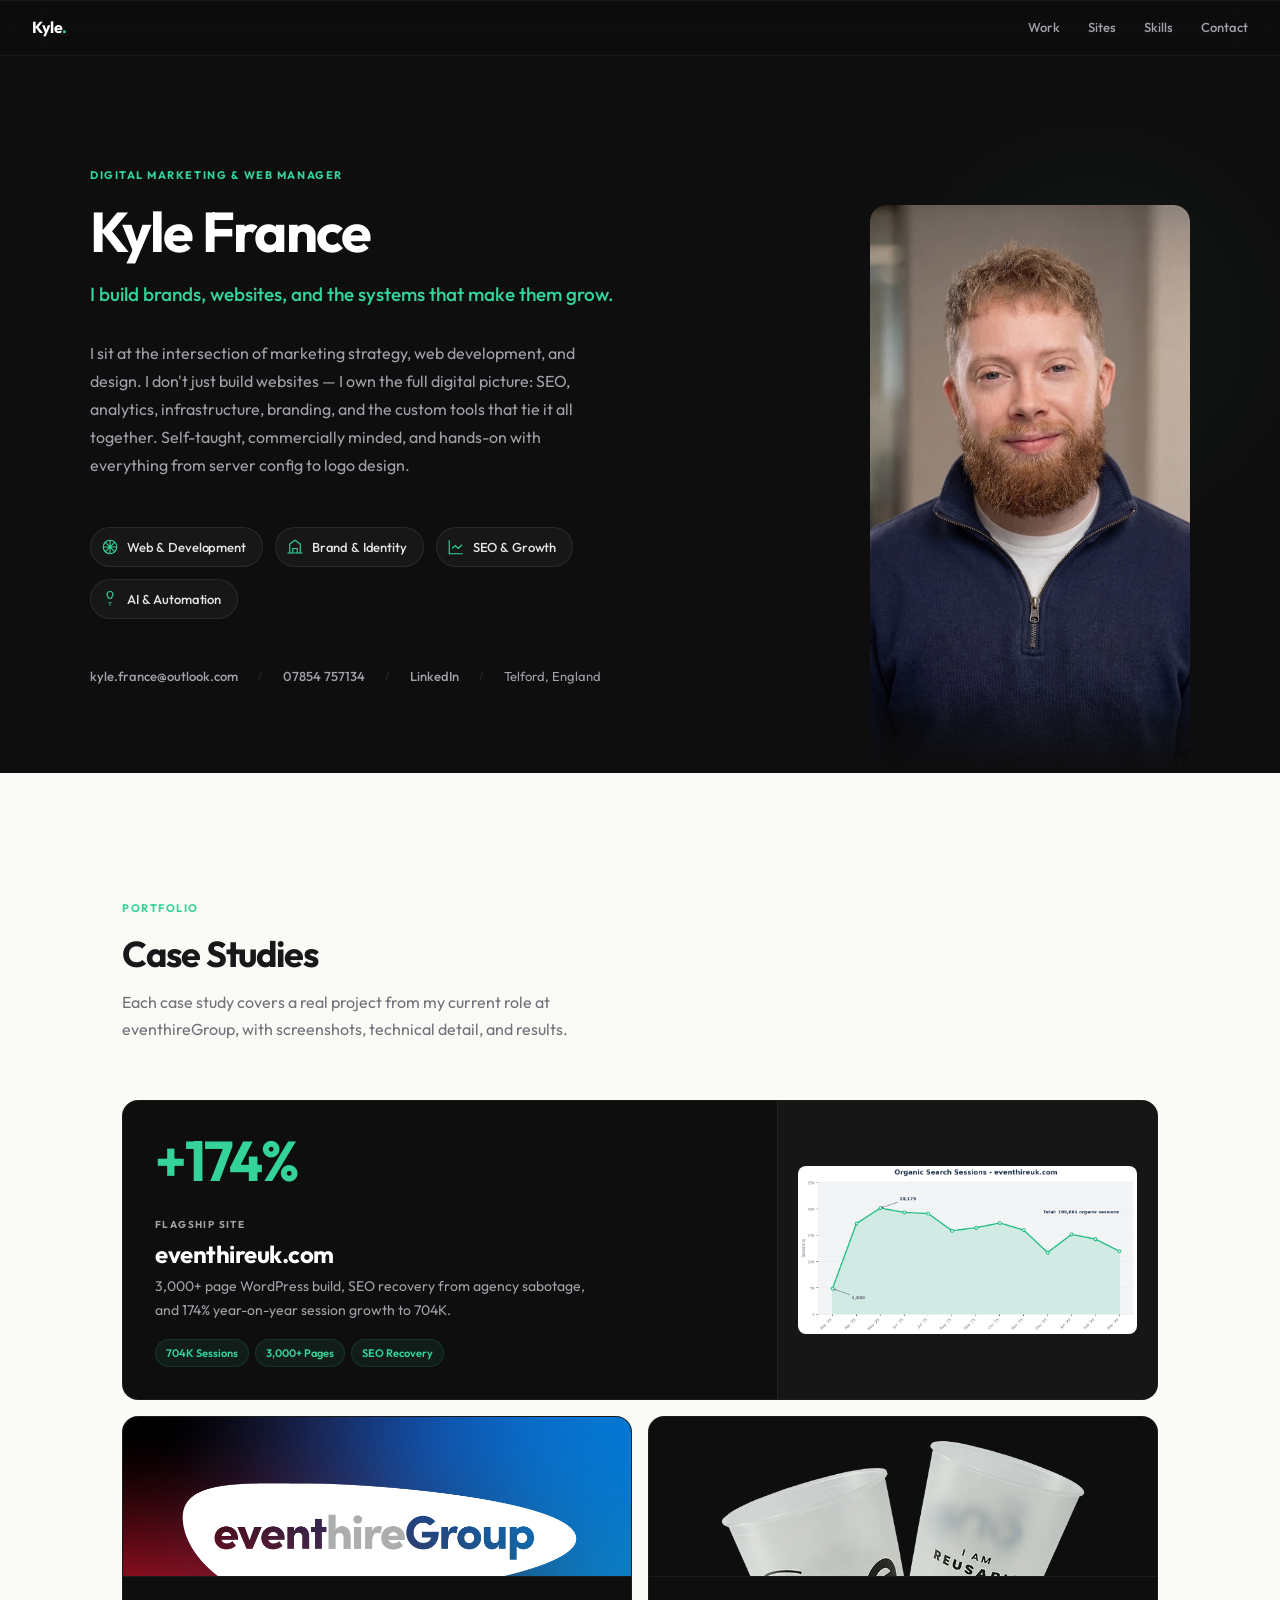
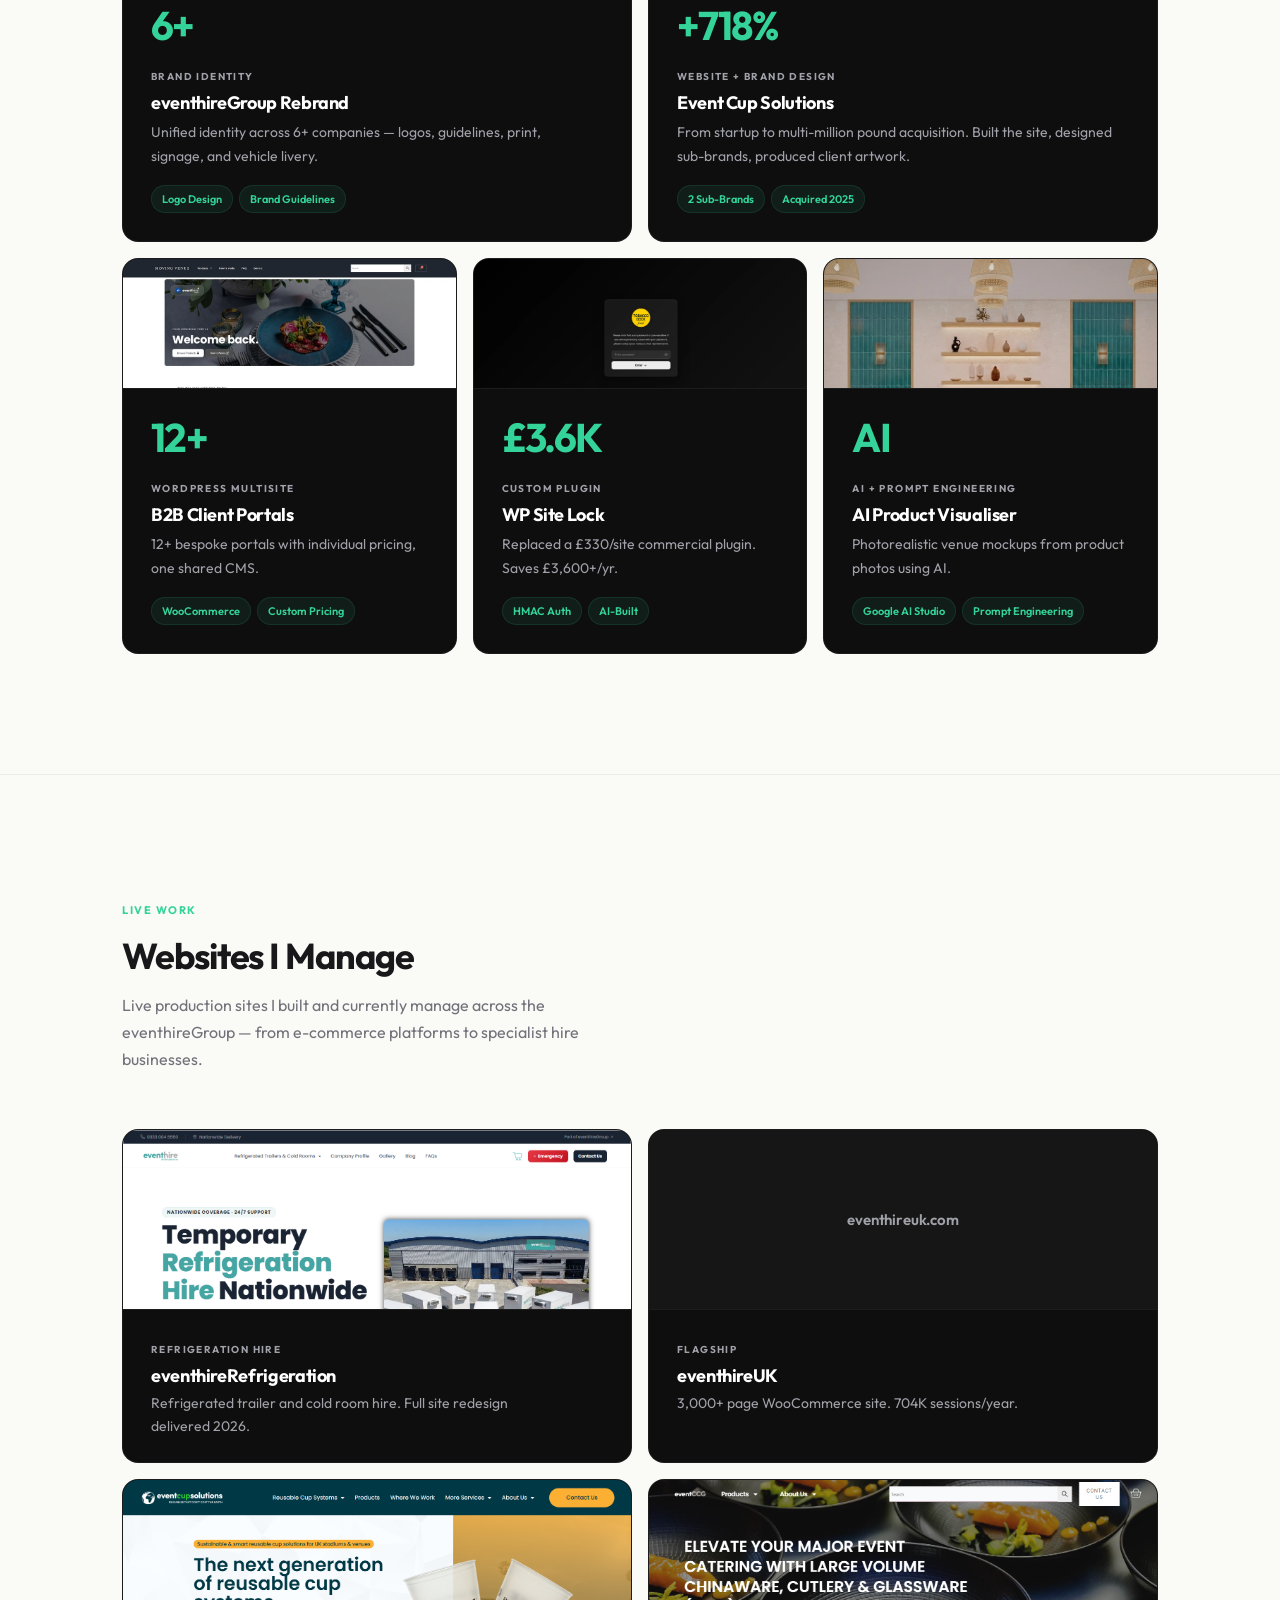
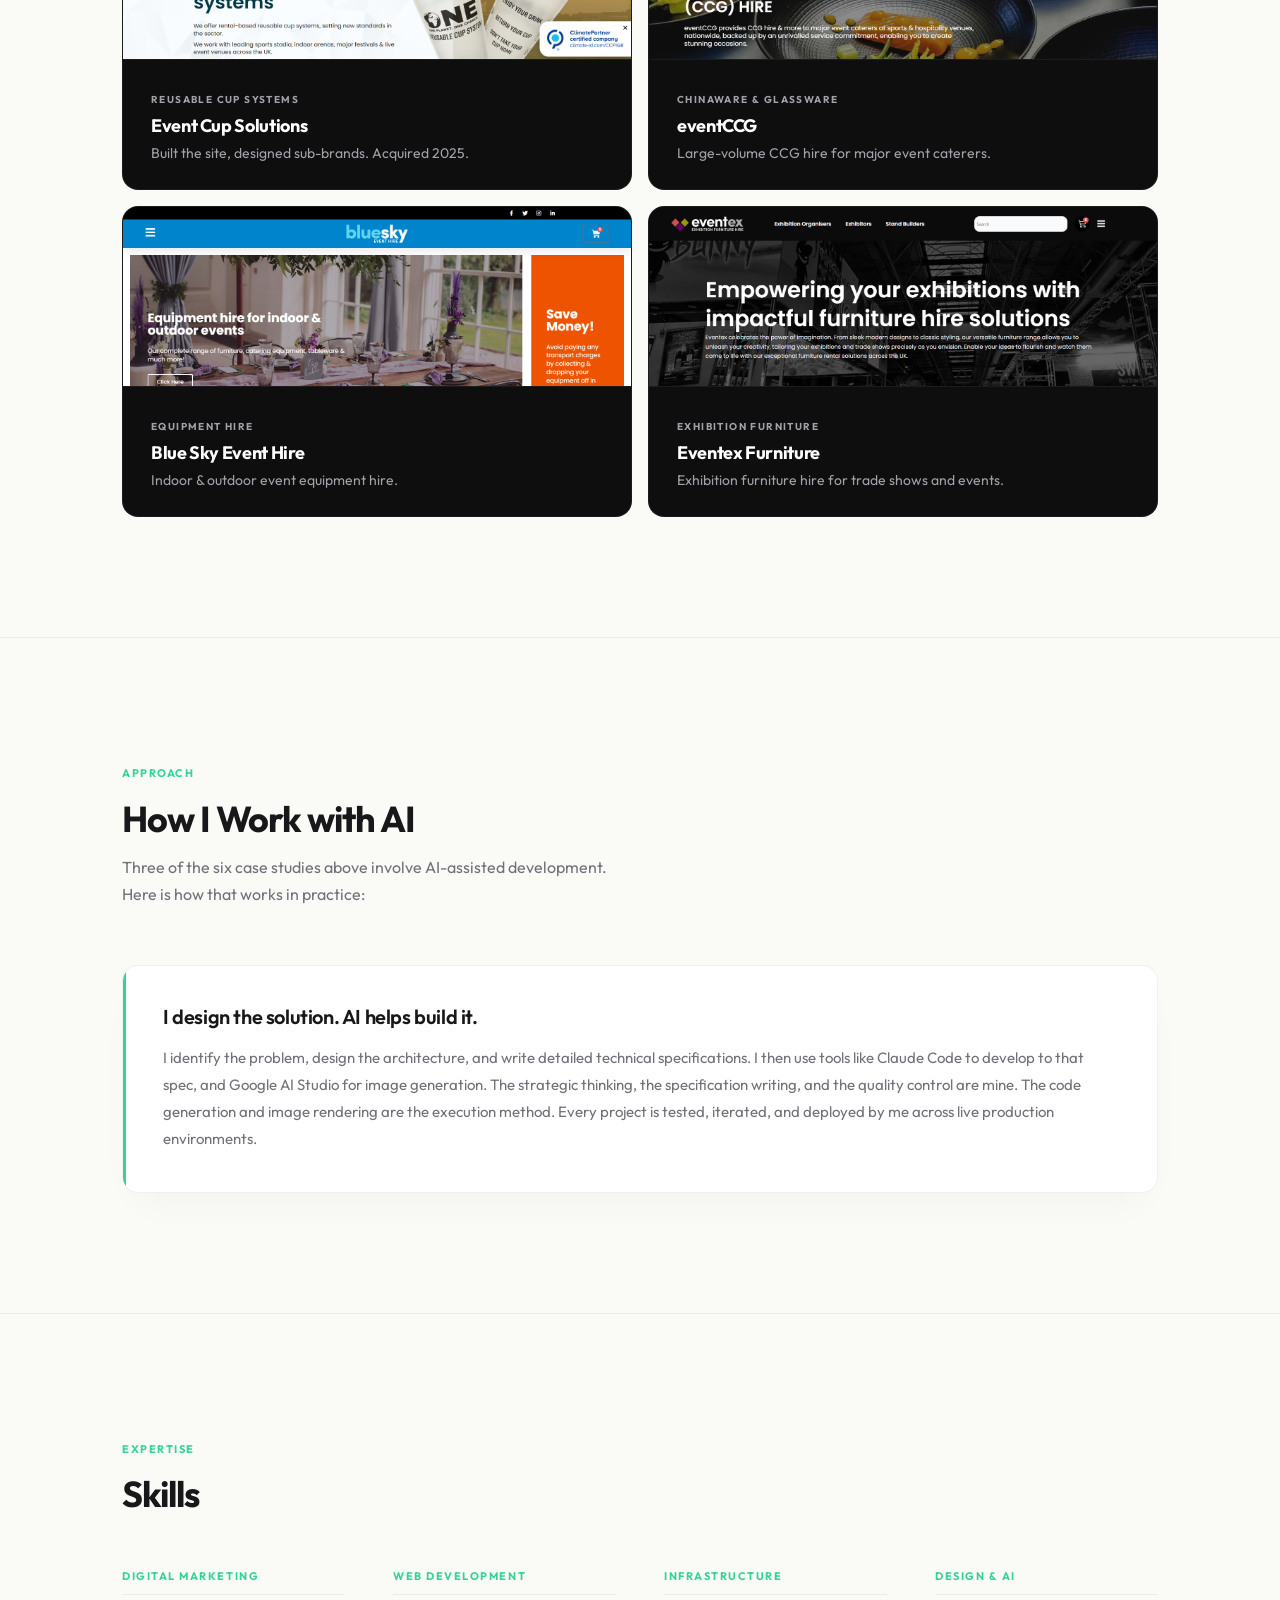
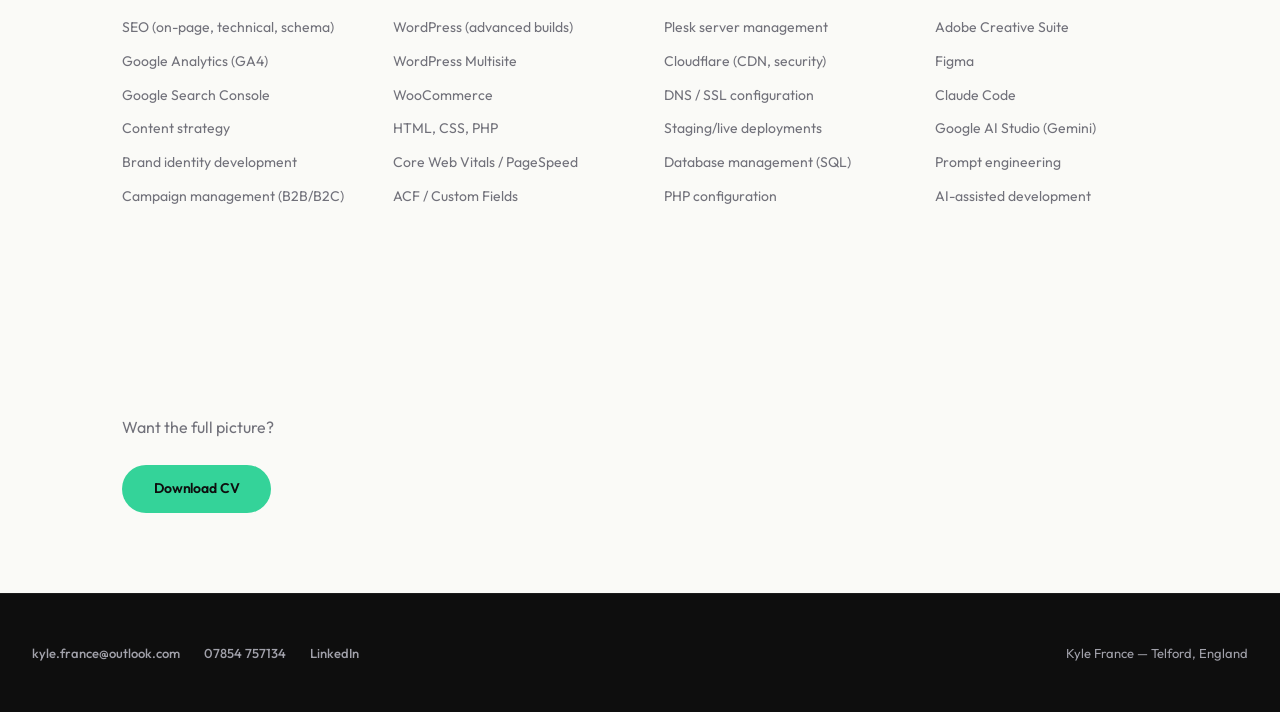
==== commit dd433fa9: "Point refrigeration card to staging URL until live launch Co-Authored-By: Claude Opus 4.6 <noreply@a" ====
--- a/index.html
+++ b/index.html
@@ -223,7 +223,7 @@
         <div class="sites-grid">
 
             <!-- Standard site cards -->
-            <a href="https://eventhirerefrigeration.com" target="_blank" rel="noopener" class="site-card reveal" data-delay="1">
+            <a href="https://staging.eventhirerefrigeration.com" target="_blank" rel="noopener" class="site-card reveal" data-delay="1">
                 <div class="site-card-thumb">
                     <img src="images/websites/refrigeration-new.png" alt="eventhireRefrigeration website">
                 </div>
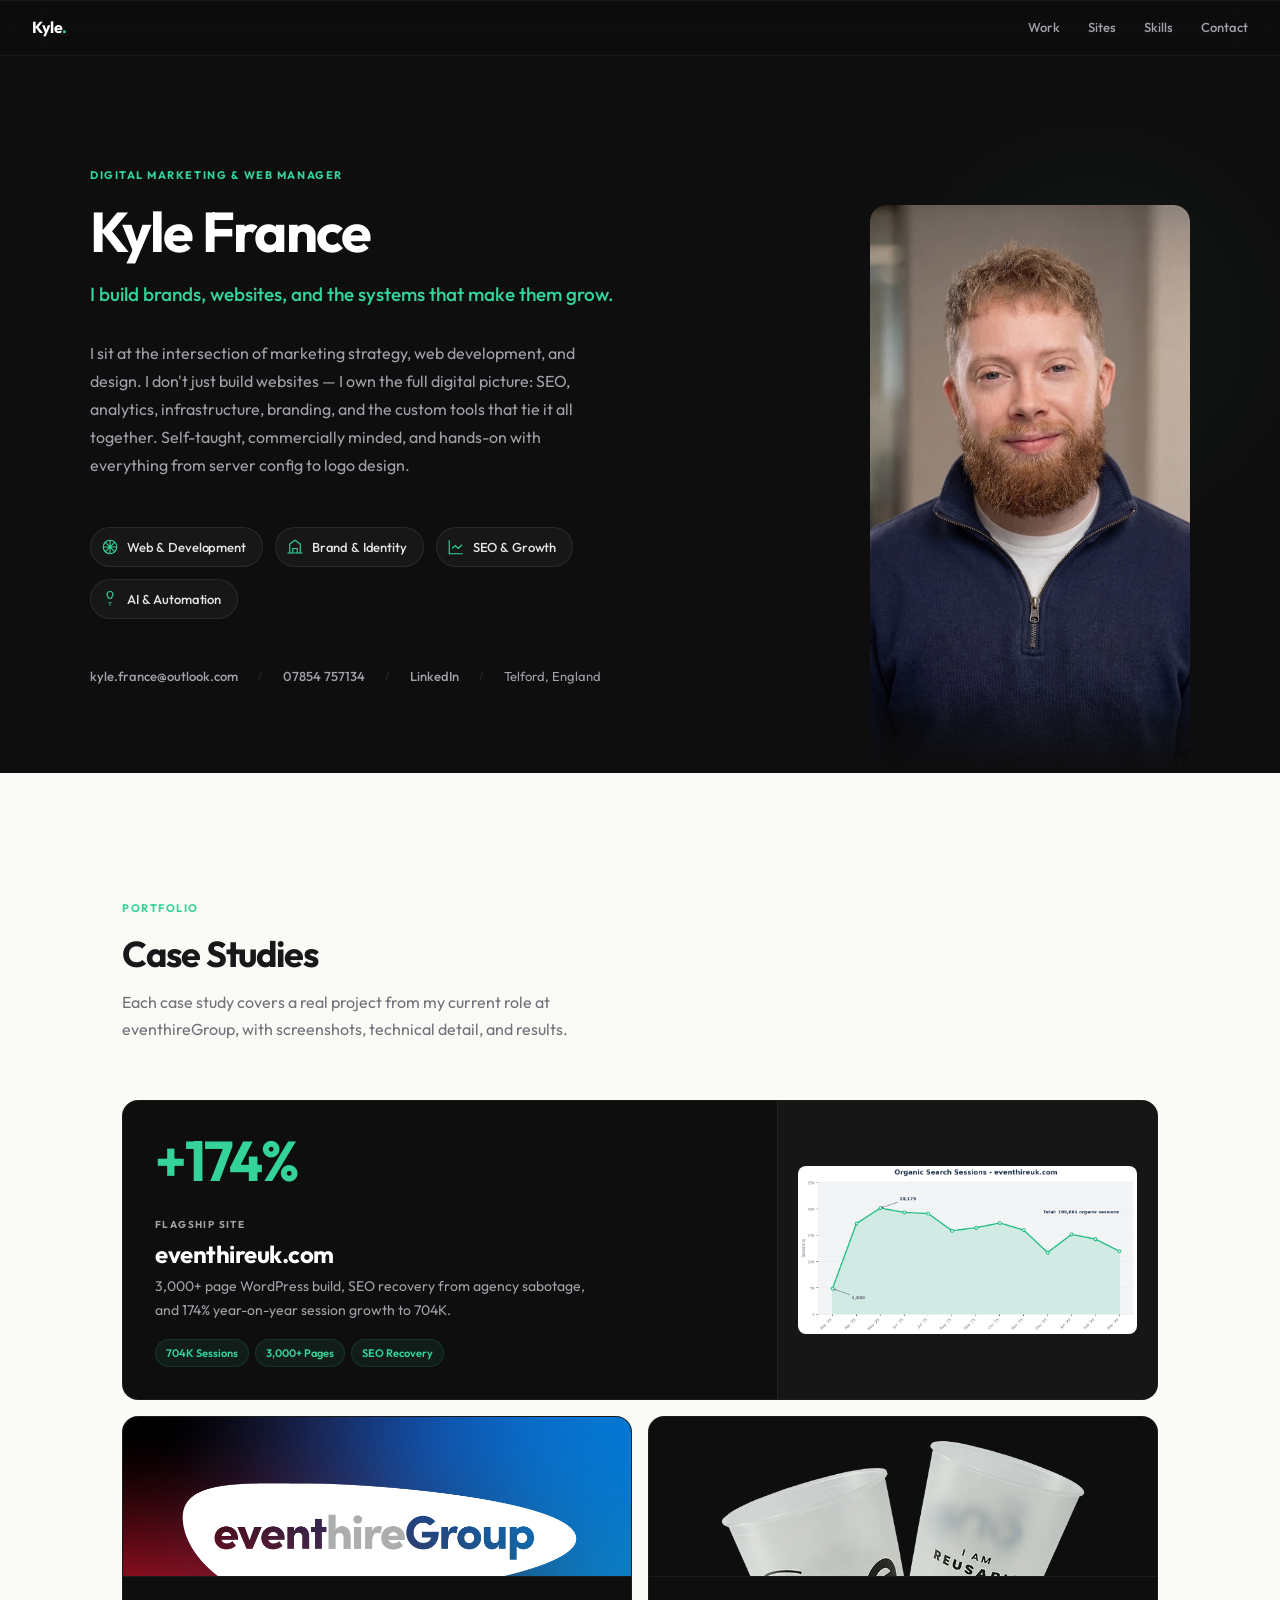
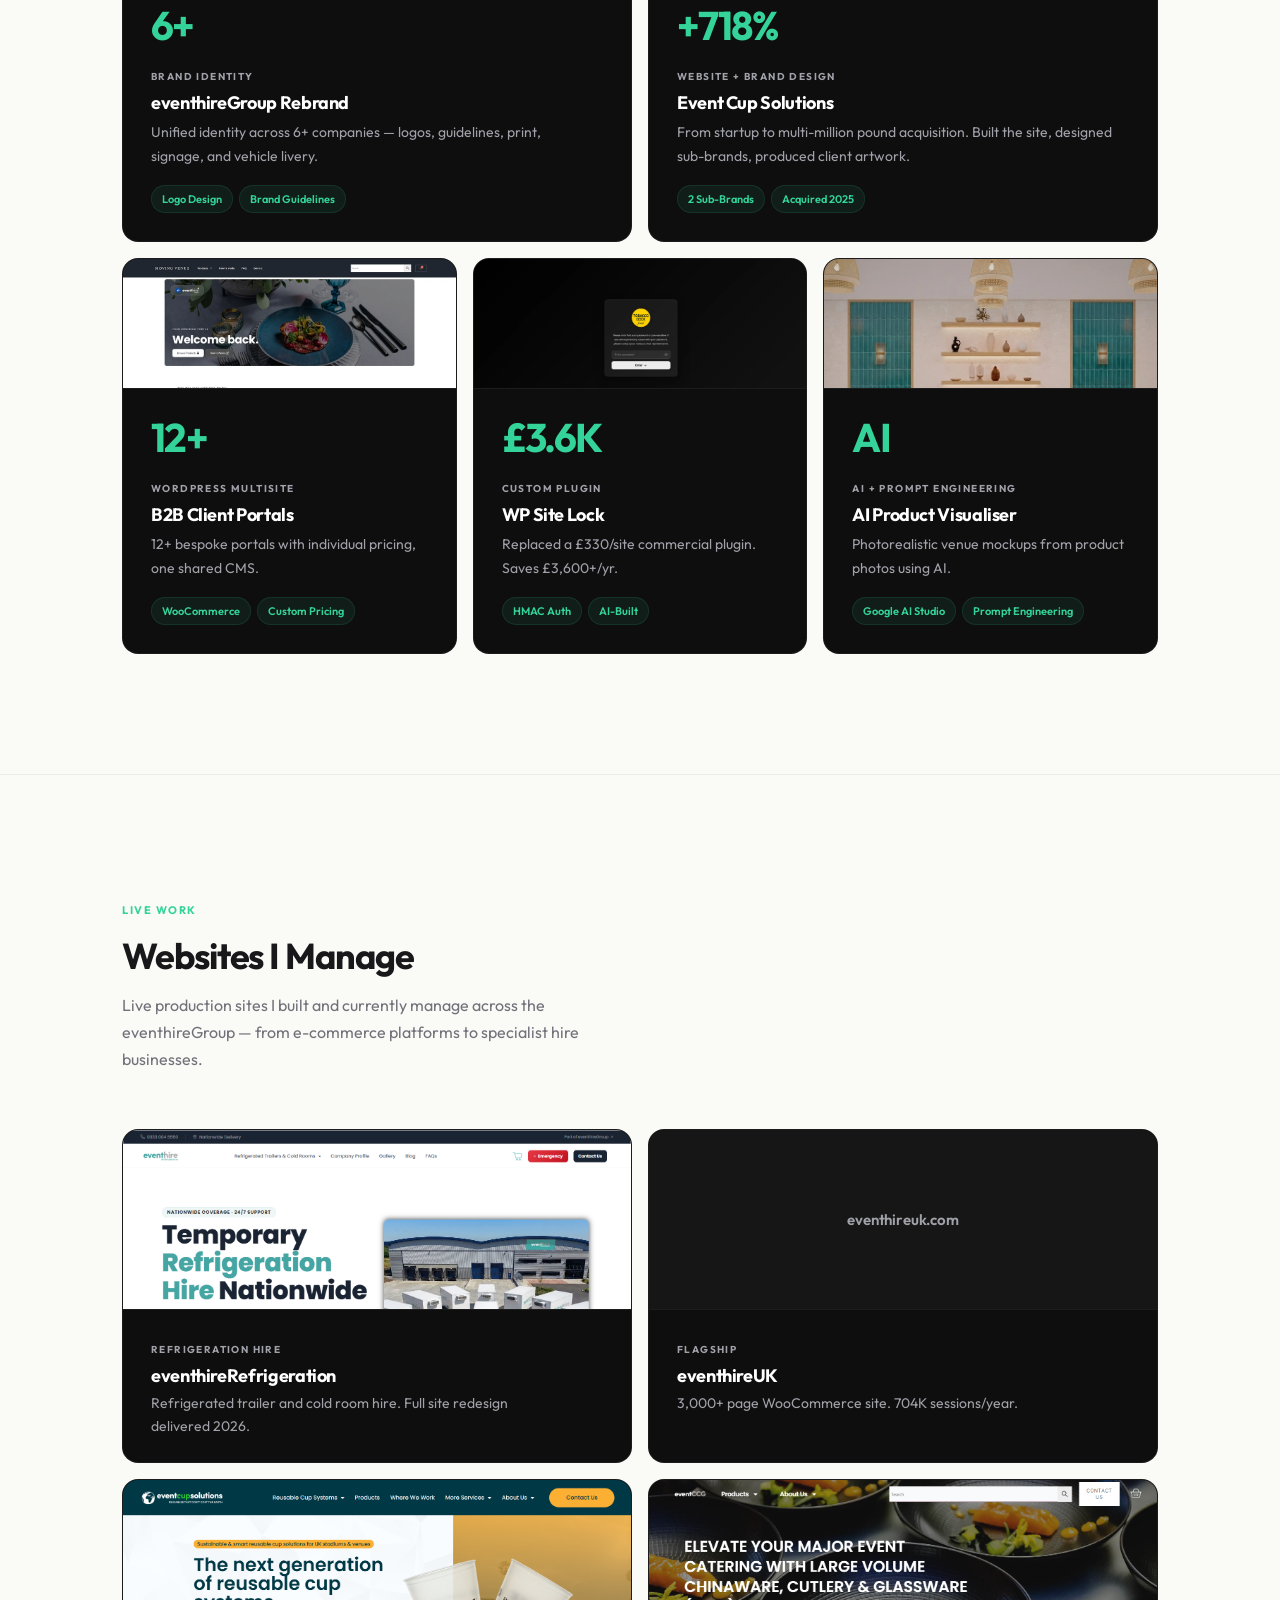
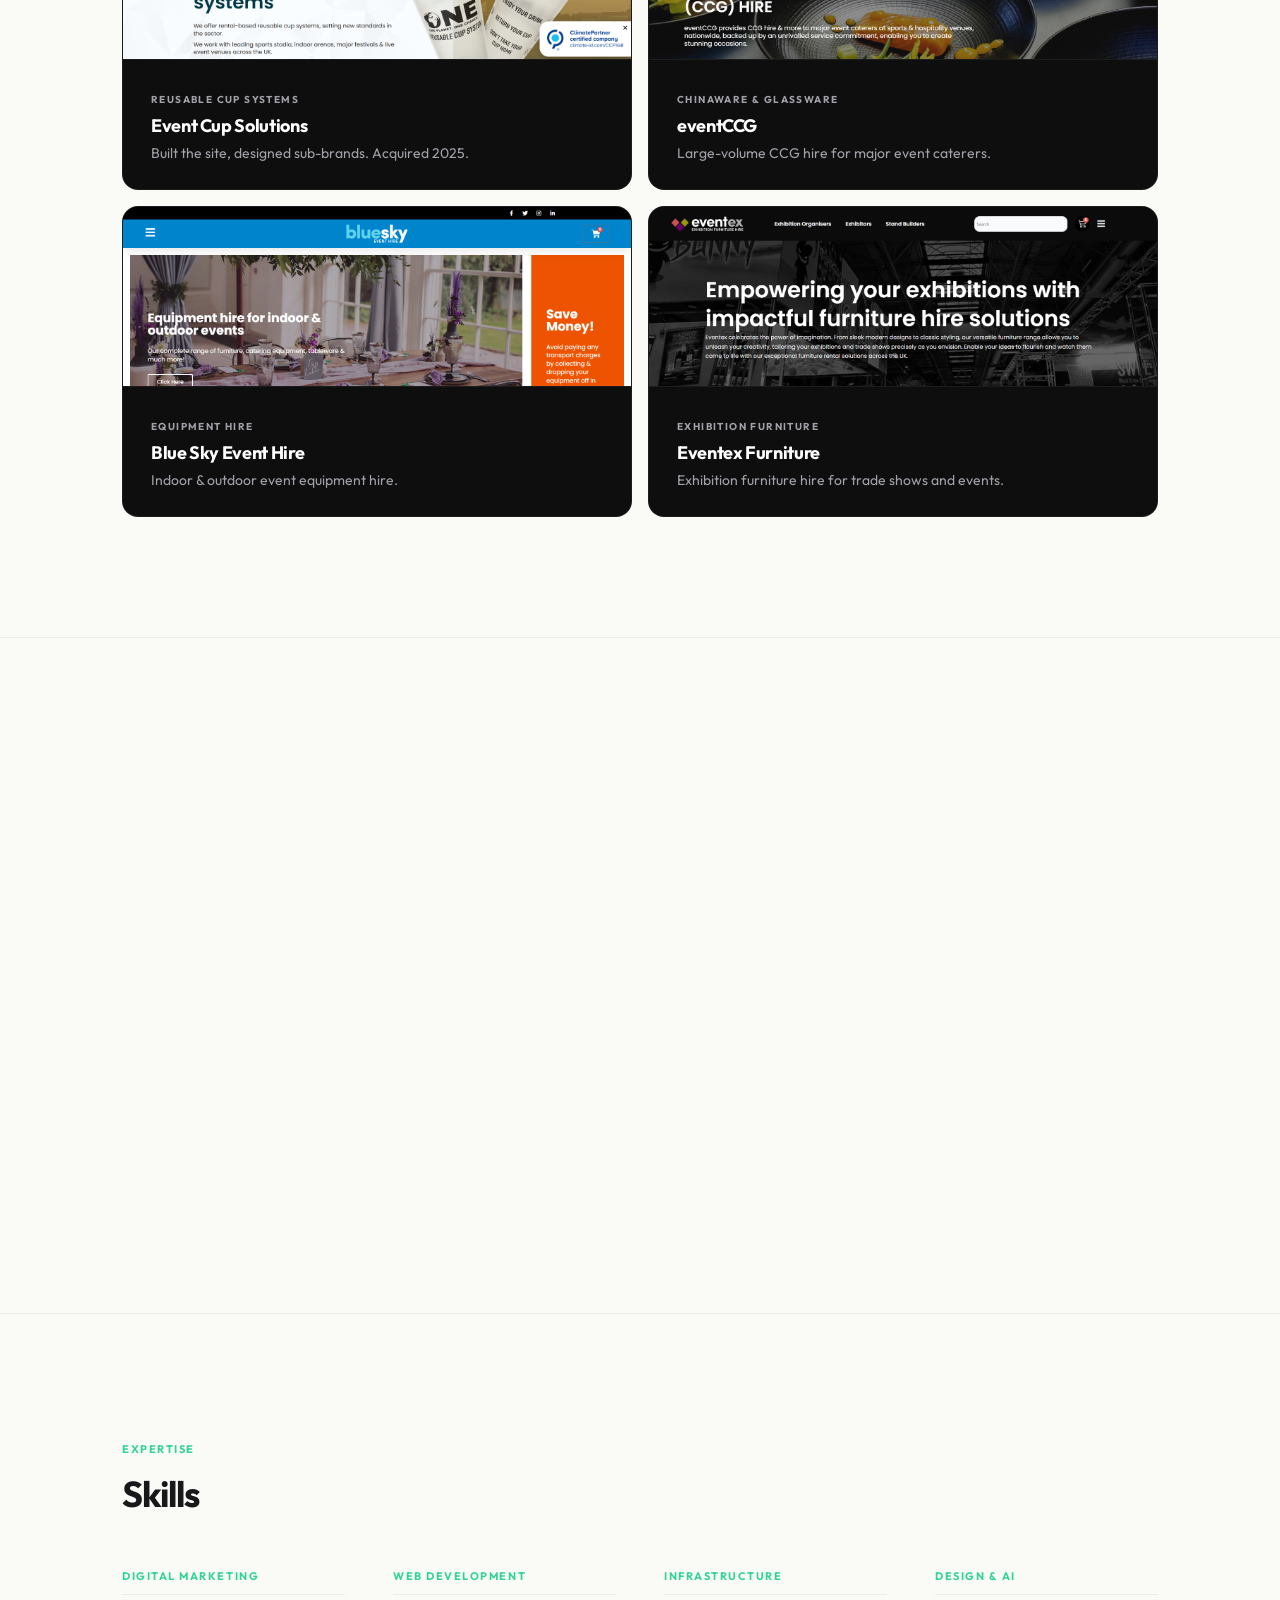
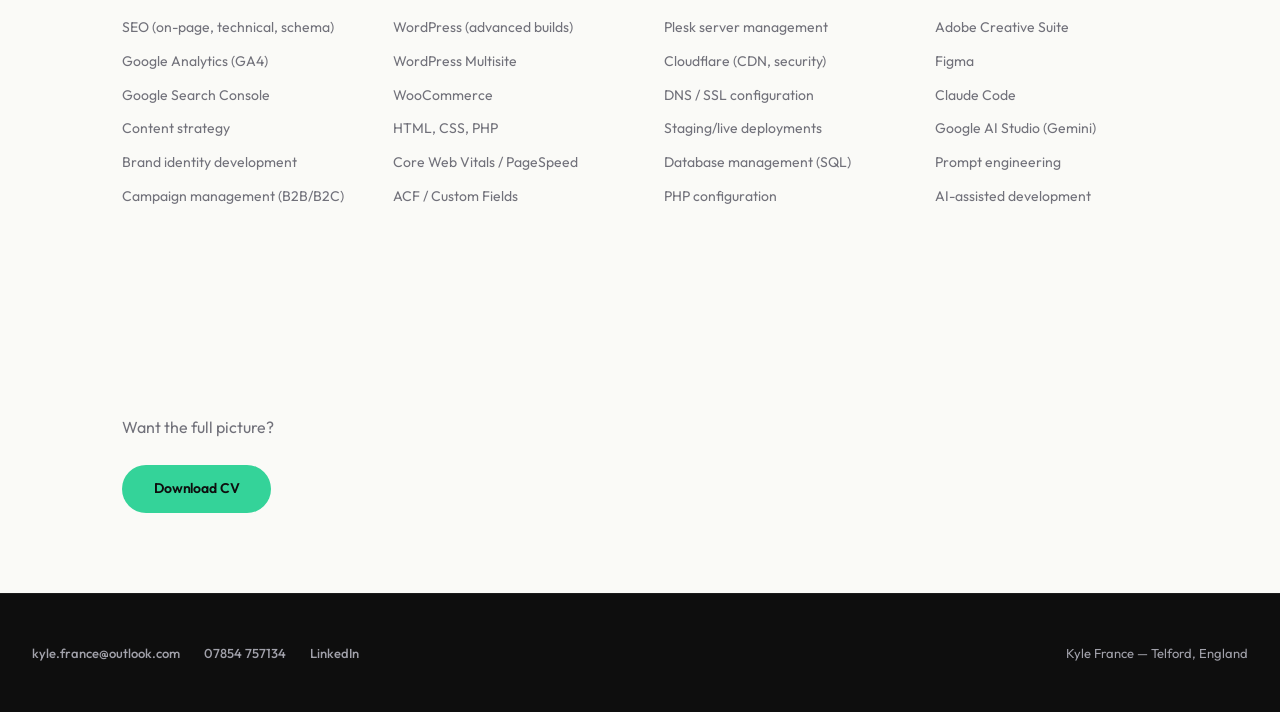
==== commit 67978238: "Add nofollow to external site card links Co-Authored-By: Claude Opus 4.6 <noreply@anthropic.com>" ====
--- a/index.html
+++ b/index.html
@@ -223,7 +223,7 @@
         <div class="sites-grid">
 
             <!-- Standard site cards -->
-            <a href="https://staging.eventhirerefrigeration.com" target="_blank" rel="noopener" class="site-card reveal" data-delay="1">
+            <a href="https://staging.eventhirerefrigeration.com" target="_blank" rel="noopener nofollow" class="site-card reveal" data-delay="1">
                 <div class="site-card-thumb">
                     <img src="images/websites/refrigeration-new.png" alt="eventhireRefrigeration website">
                 </div>
@@ -237,7 +237,7 @@
                 </div>
             </a>
 
-            <a href="https://eventhireuk.com" target="_blank" rel="noopener" class="site-card reveal" data-delay="2">
+            <a href="https://eventhireuk.com" target="_blank" rel="noopener nofollow" class="site-card reveal" data-delay="2">
                 <div class="site-card-thumb">
                     <div class="site-card-thumb-placeholder">
                         <span>eventhireuk.com</span>
@@ -253,7 +253,7 @@
                 </div>
             </a>
 
-            <a href="https://eventcupsolutions.com" target="_blank" rel="noopener" class="site-card reveal" data-delay="2">
+            <a href="https://eventcupsolutions.com" target="_blank" rel="noopener nofollow" class="site-card reveal" data-delay="2">
                 <div class="site-card-thumb">
                     <img src="images/websites/eventcupsolutions.png" alt="Event Cup Solutions website">
                 </div>
@@ -267,7 +267,7 @@
                 </div>
             </a>
 
-            <a href="https://eventccg.com" target="_blank" rel="noopener" class="site-card reveal" data-delay="3">
+            <a href="https://eventccg.com" target="_blank" rel="noopener nofollow" class="site-card reveal" data-delay="3">
                 <div class="site-card-thumb">
                     <img src="images/websites/eventccg.png" alt="eventCCG website">
                 </div>
@@ -281,7 +281,7 @@
                 </div>
             </a>
 
-            <a href="https://blueskyeventhire.com" target="_blank" rel="noopener" class="site-card reveal" data-delay="1">
+            <a href="https://blueskyeventhire.com" target="_blank" rel="noopener nofollow" class="site-card reveal" data-delay="1">
                 <div class="site-card-thumb">
                     <img src="images/websites/blueskyeventhire.png" alt="Blue Sky Event Hire website">
                 </div>
@@ -295,7 +295,7 @@
                 </div>
             </a>
 
-            <a href="https://eventexfurniture.co.uk" target="_blank" rel="noopener" class="site-card reveal" data-delay="2">
+            <a href="https://eventexfurniture.co.uk" target="_blank" rel="noopener nofollow" class="site-card reveal" data-delay="2">
                 <div class="site-card-thumb">
                     <img src="images/websites/eventexfurniture.png" alt="Eventex Furniture website">
                 </div>
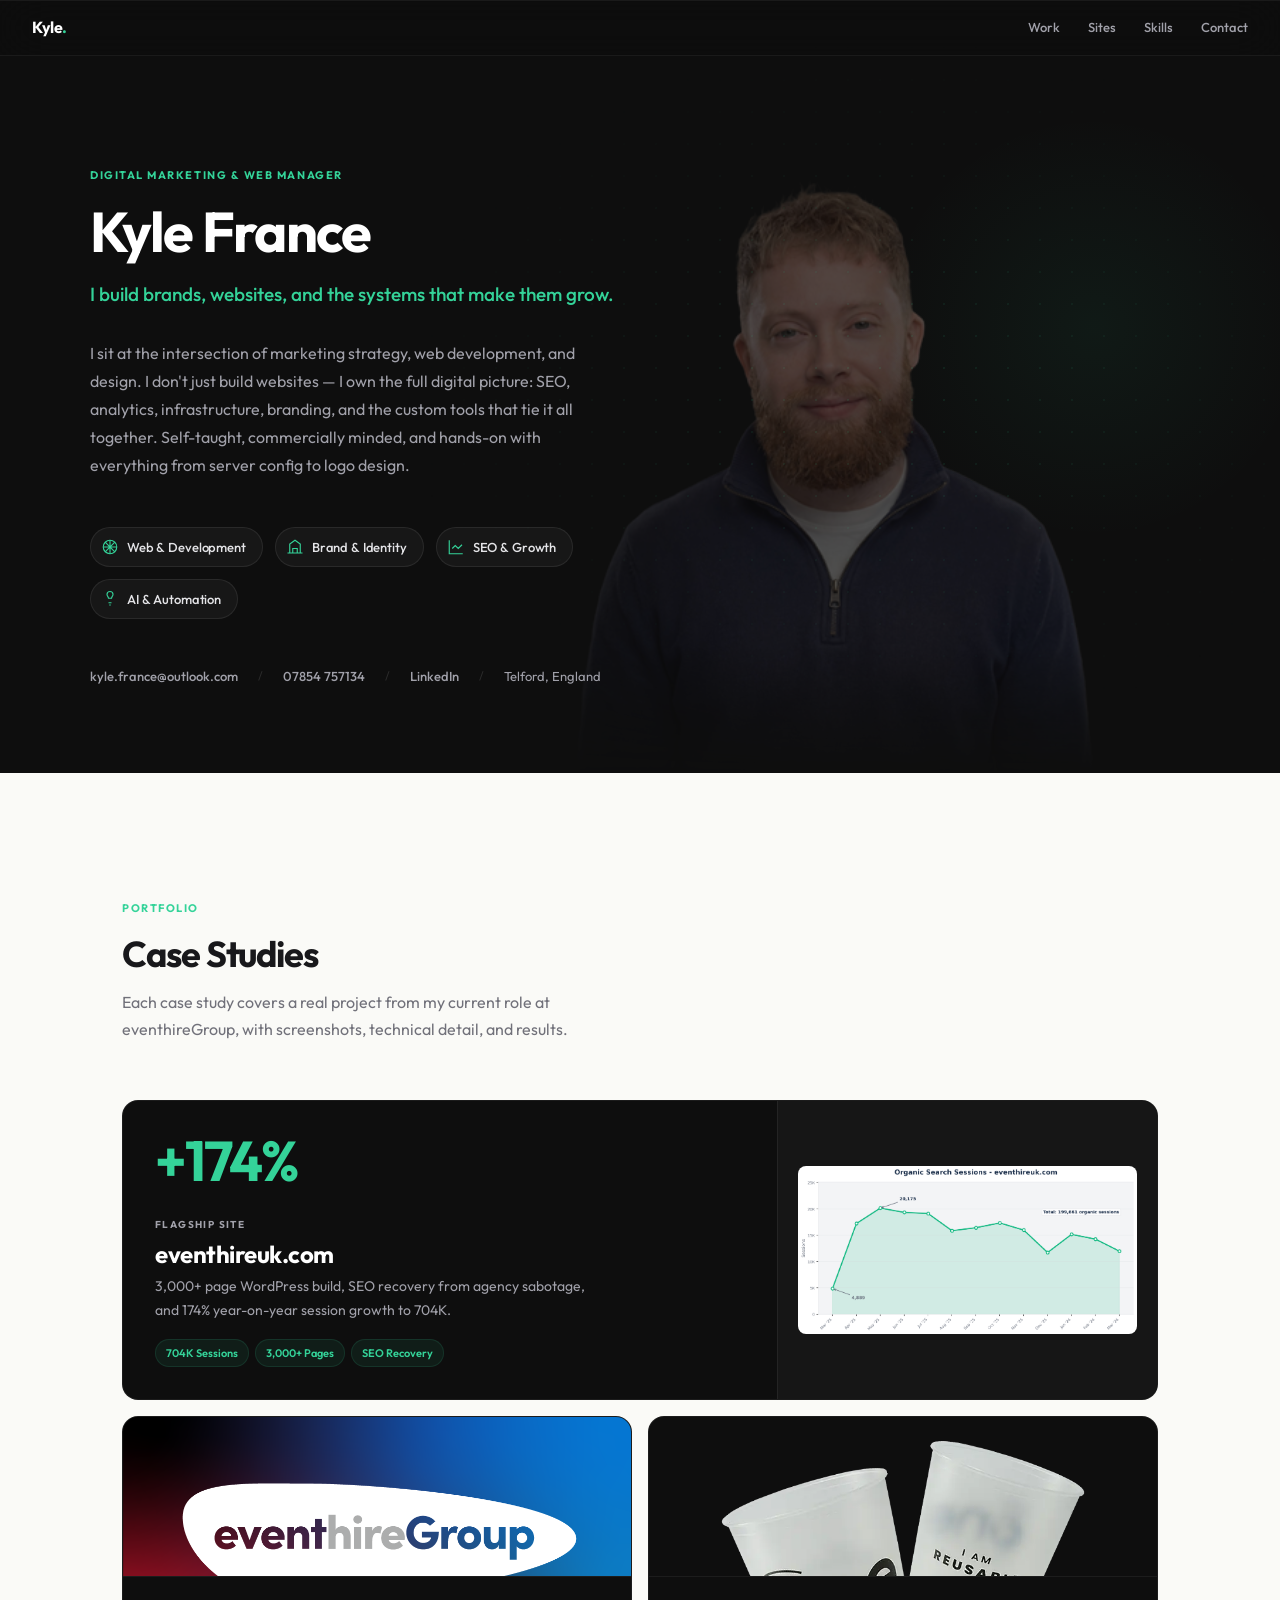
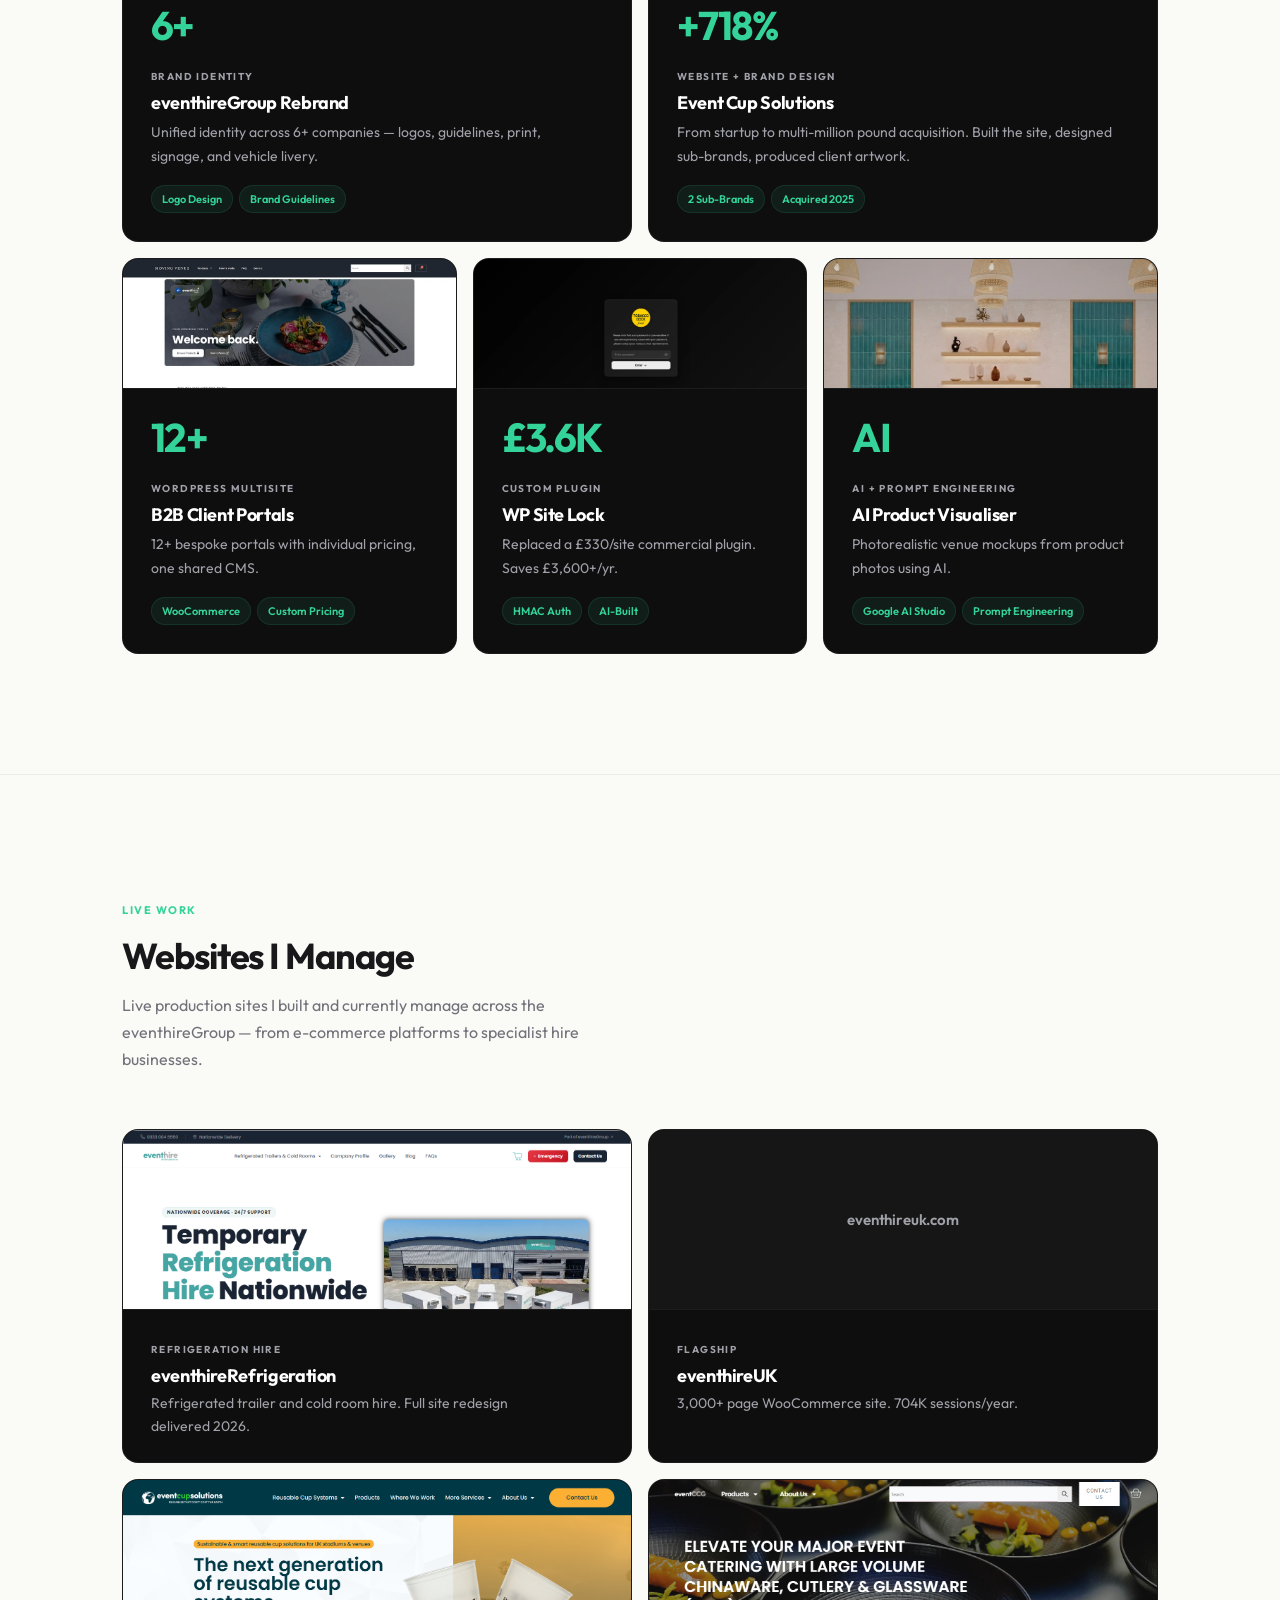
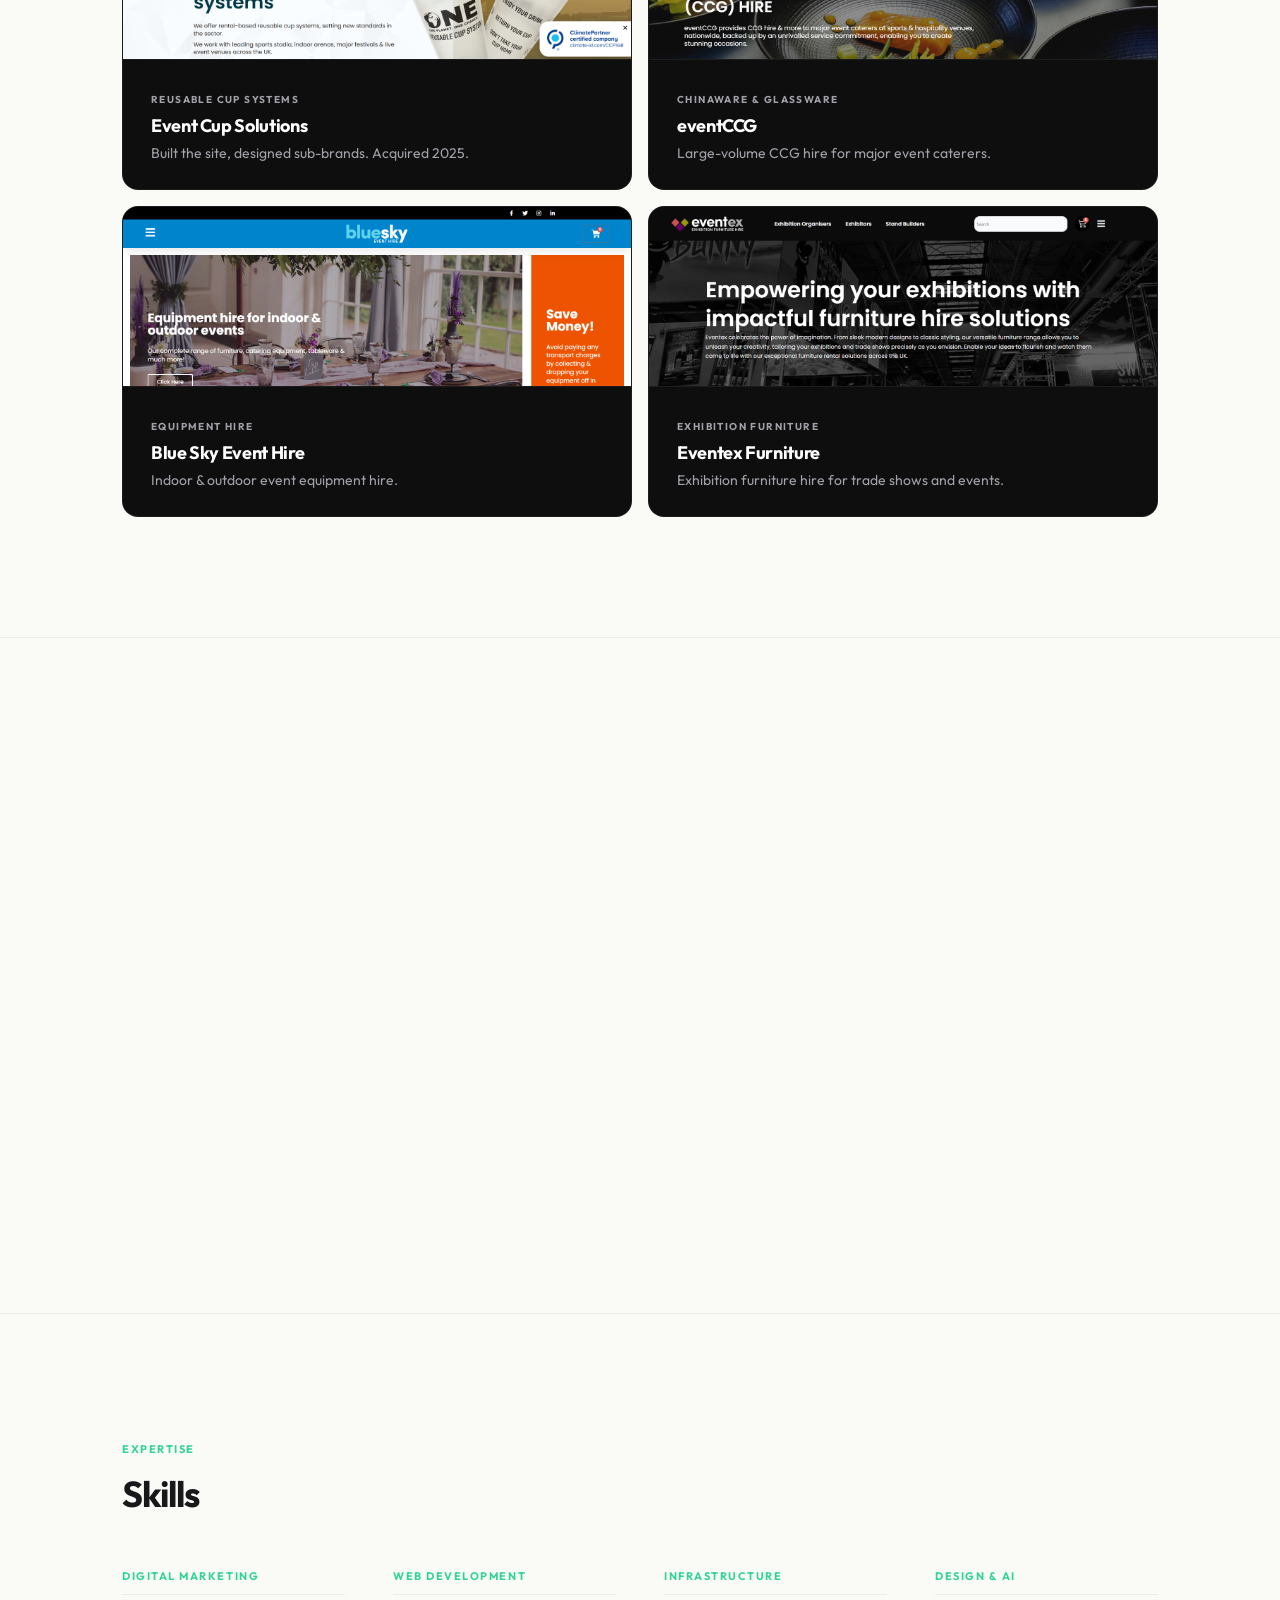
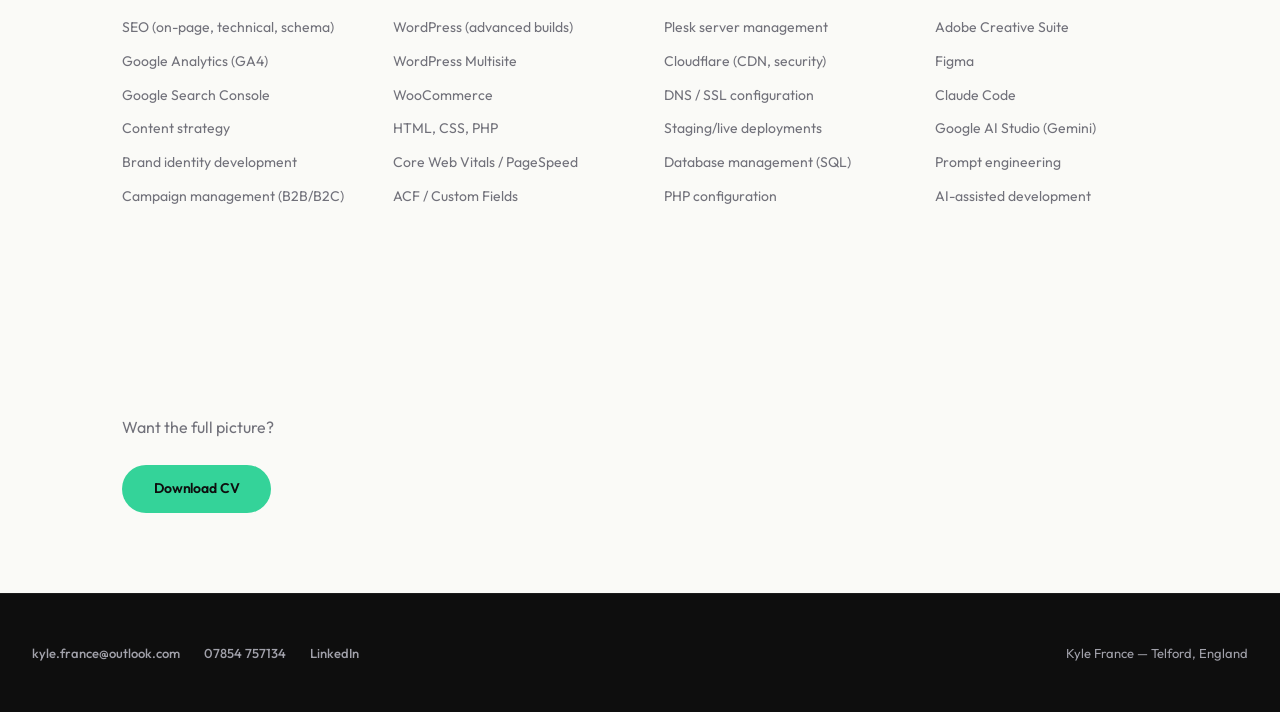
==== commit 56914331: "Update hero with background image treatment Replace inline hero image with no-background photo as ab" ====
--- a/index.html
+++ b/index.html
@@ -67,9 +67,9 @@
             </div>
         </div>
 
-        <div class="hero-image reveal" data-delay="2">
-            <img src="images/Generated Image March 25, 2026 - 12_15AM.webp" alt="Kyle France">
-        </div>
+    </div>
+    <div class="hero-bg-image">
+        <img src="images/Adobe Express - file (2).png" alt="Kyle France">
     </div>
 </div>
 
@@ -394,7 +394,7 @@
 <div class="container" id="contact">
     <div class="cta-section reveal">
         <p>Want the full picture?</p>
-        <a href="../output/cv-general-hybrid-role.pdf" class="btn btn-primary">Download CV</a>
+        <a href="assets/kyle-france-cv.pdf" class="btn btn-primary">Download CV</a>
     </div>
 </div>
 
--- a/style.css
+++ b/style.css
@@ -168,7 +168,7 @@
     overflow: hidden;
 }
 
-/* Dot grid pattern */
+/* Dot grid pattern — sits above the bg image */
 .hero::before {
     content: '';
     position: absolute;
@@ -178,6 +178,7 @@
     mask-image: radial-gradient(ellipse 60% 70% at 70% 50%, black 0%, transparent 65%);
     -webkit-mask-image: radial-gradient(ellipse 60% 70% at 70% 50%, black 0%, transparent 65%);
     pointer-events: none;
+    z-index: 2;
 }
 
 /* Gradient glow */
@@ -191,6 +192,7 @@
     background: radial-gradient(circle, rgba(52,211,153,0.06) 0%, transparent 60%);
     pointer-events: none;
     animation: hero-glow 8s ease-in-out infinite alternate;
+    z-index: 2;
 }
 
 @keyframes hero-glow {
@@ -203,9 +205,9 @@
     width: 100%;
     margin: 0 auto;
     position: relative;
-    z-index: 1;
+    z-index: 3;
     display: grid;
-    grid-template-columns: 1fr auto;
+    grid-template-columns: 1fr;
     gap: 64px;
     align-items: end;
 }
@@ -215,19 +217,24 @@
     padding-bottom: 80px;
 }
 
-/* ── HERO IMAGE ── */
-.hero-image {
-    position: relative;
-    align-self: end;
-}
-
-.hero-image img {
+/* ── HERO BG IMAGE ── */
+.hero-bg-image {
+    position: absolute;
+    right: max(0px, calc((100% - 1100px) / 2 - 60px));
+    bottom: 0;
+    z-index: 1;
+    pointer-events: none;
+}
+
+.hero-bg-image img {
     display: block;
-    width: 320px;
+    width: 840px;
     height: auto;
-    border-radius: 16px 16px 0 0;
-    mask-image: linear-gradient(to top, transparent 0%, black 15%);
-    -webkit-mask-image: linear-gradient(to top, transparent 0%, black 15%);
+    opacity: 0.3;
+    mask-image: linear-gradient(to top, transparent 0%, black 20%), linear-gradient(to left, black 60%, transparent 100%);
+    -webkit-mask-image: linear-gradient(to top, transparent 0%, black 20%), linear-gradient(to left, black 60%, transparent 100%);
+    mask-composite: intersect;
+    -webkit-mask-composite: source-in;
 }
 
 .hero h1 {
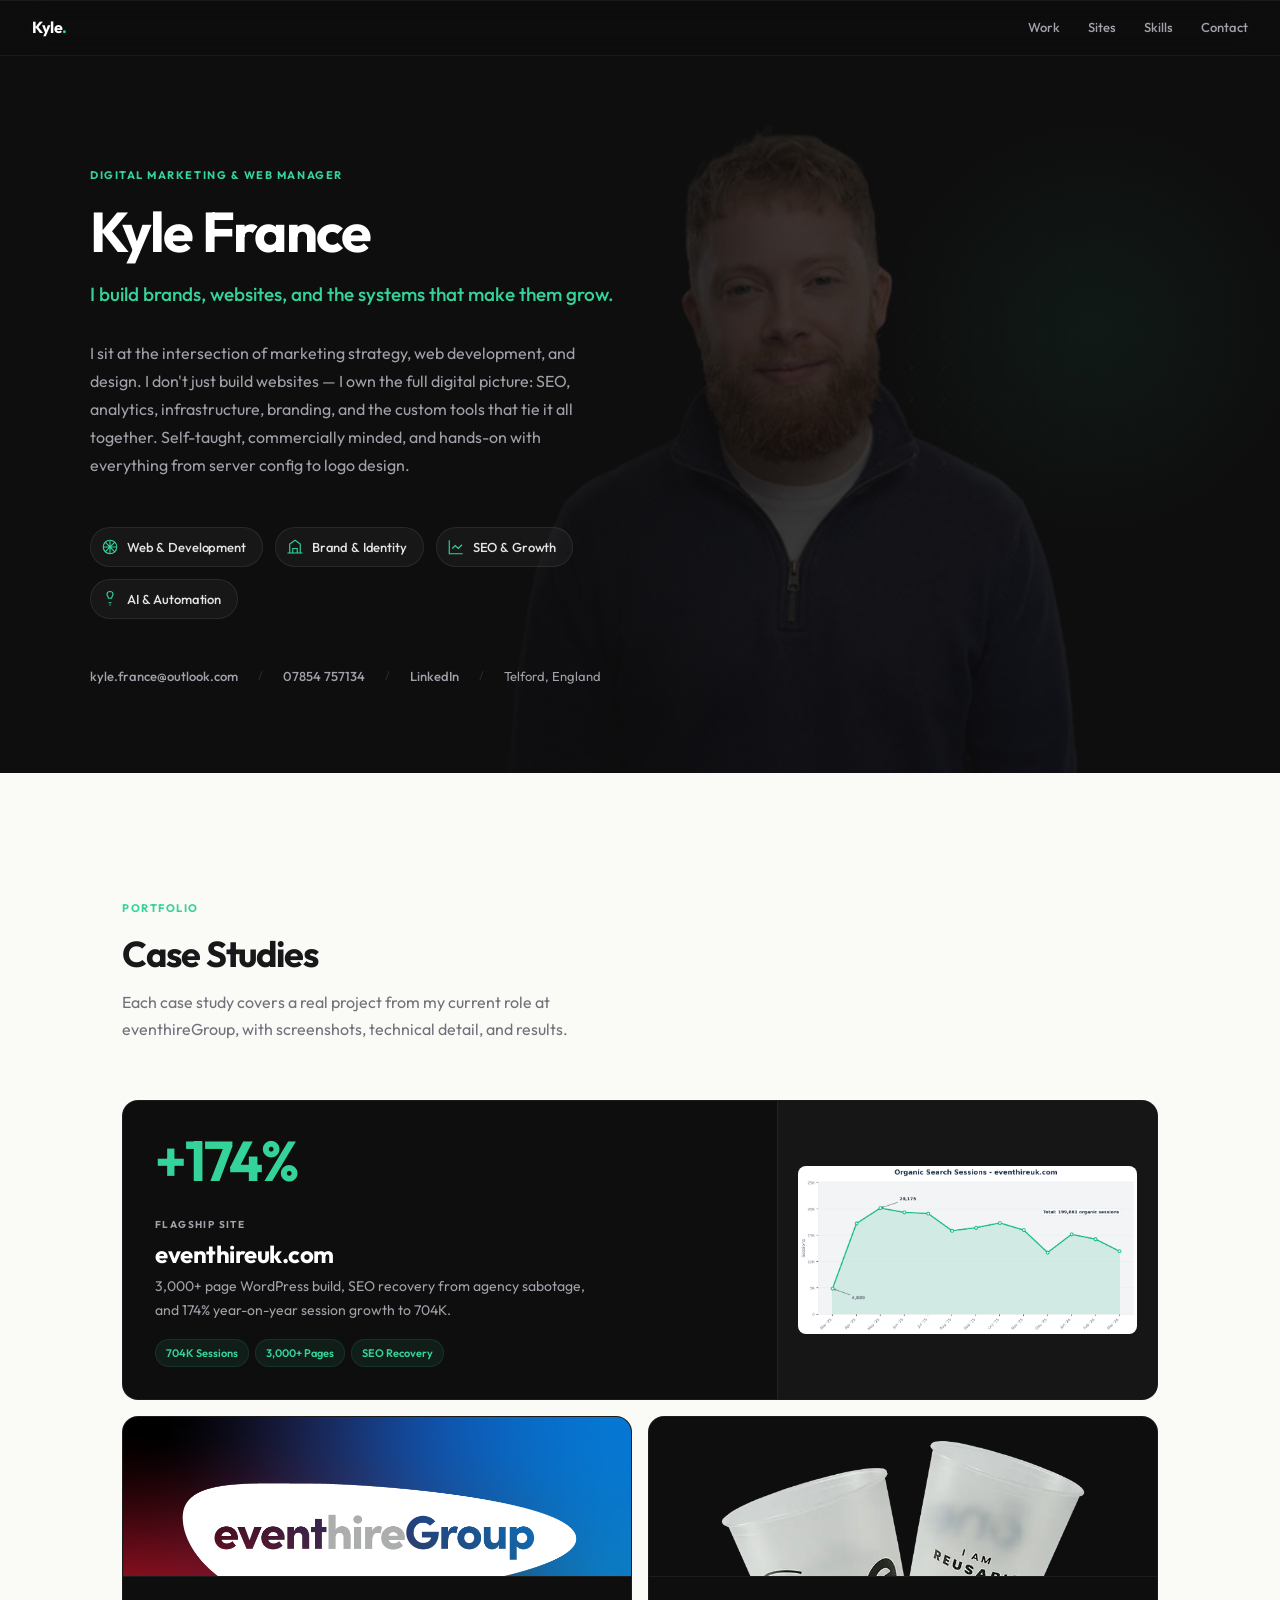
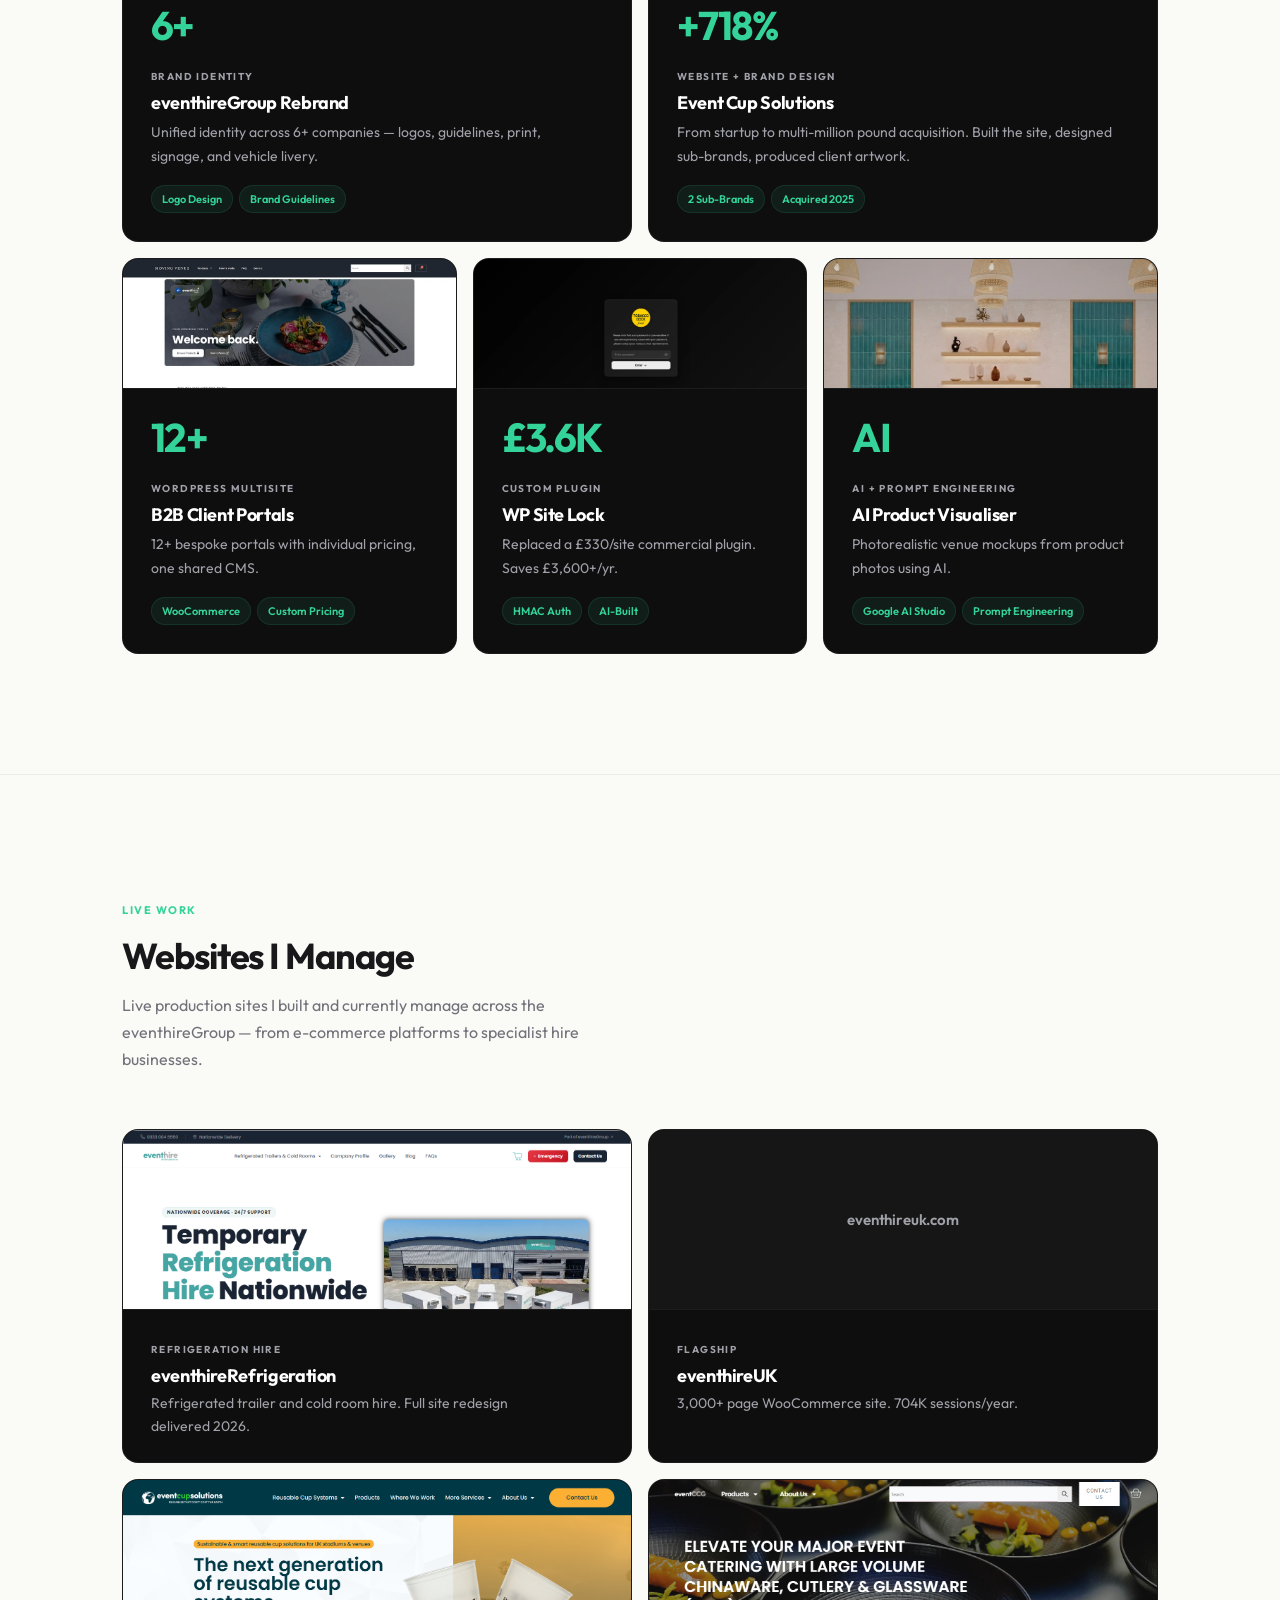
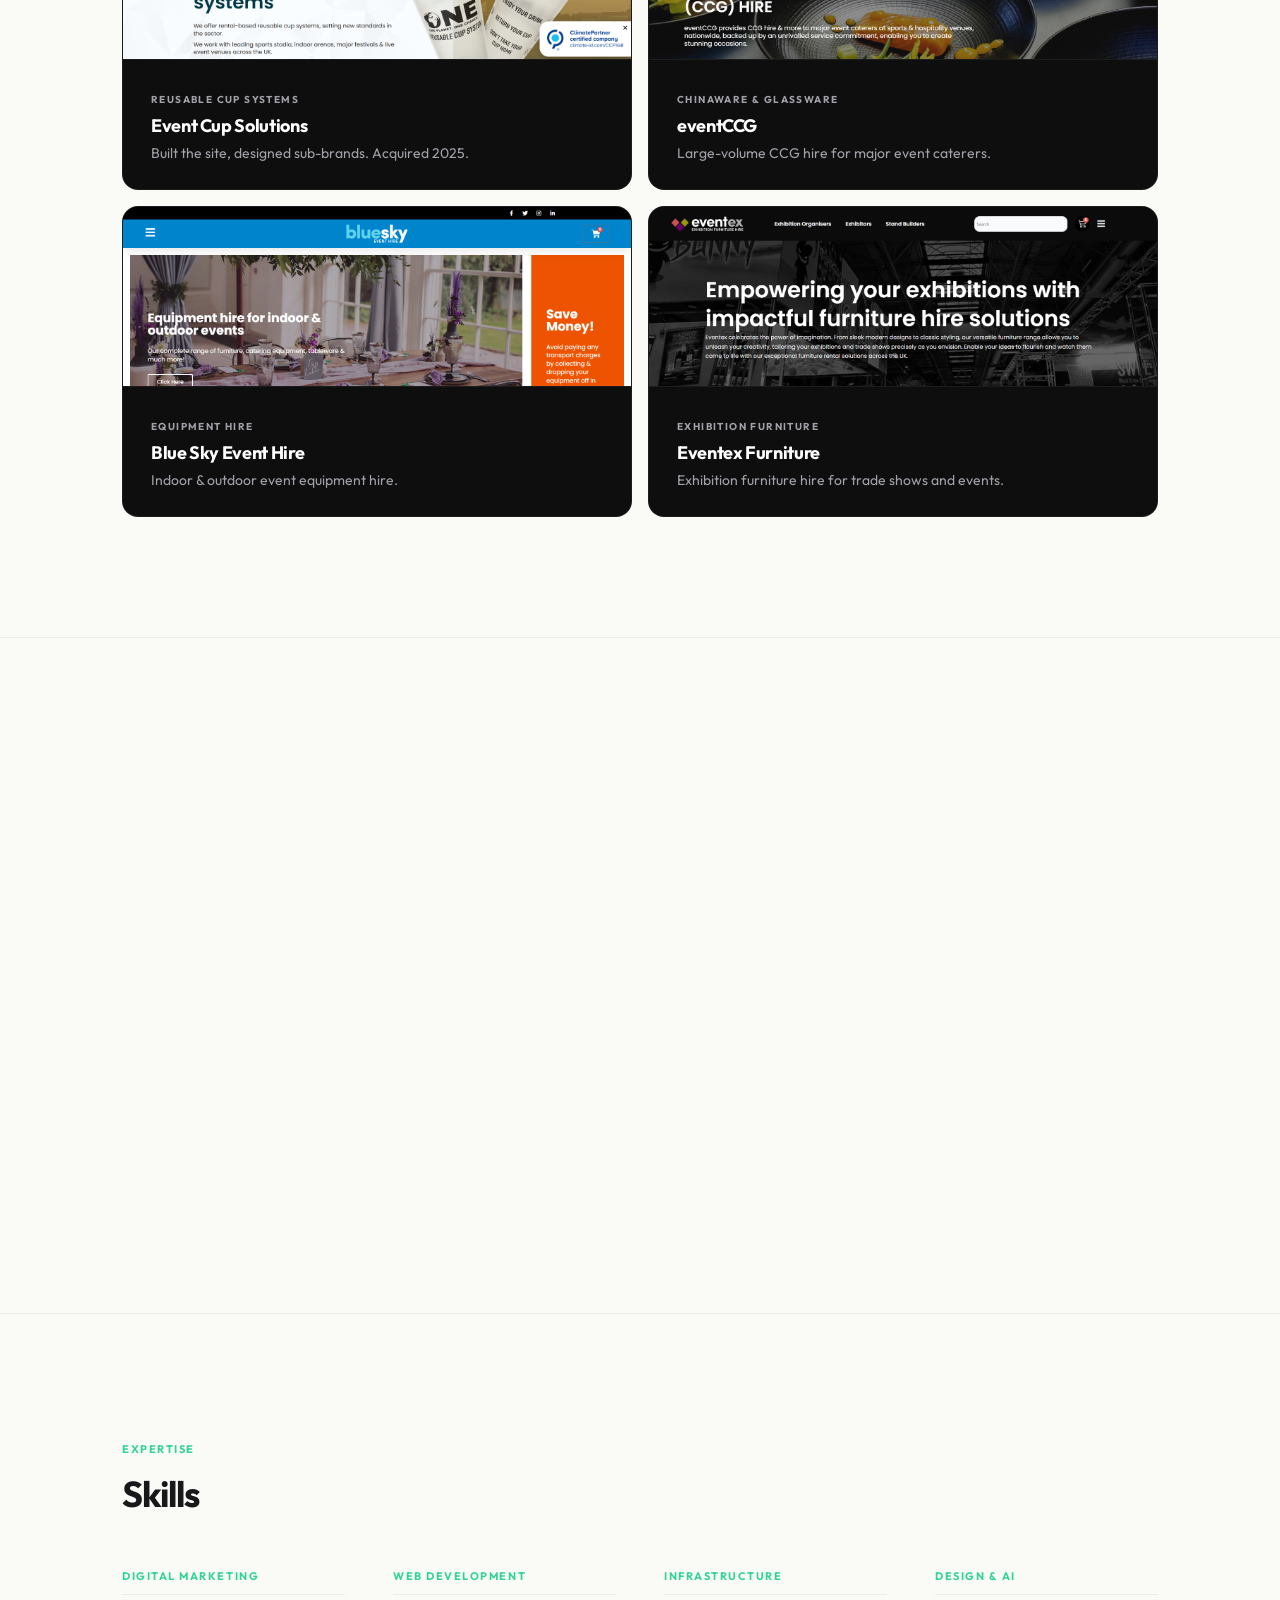
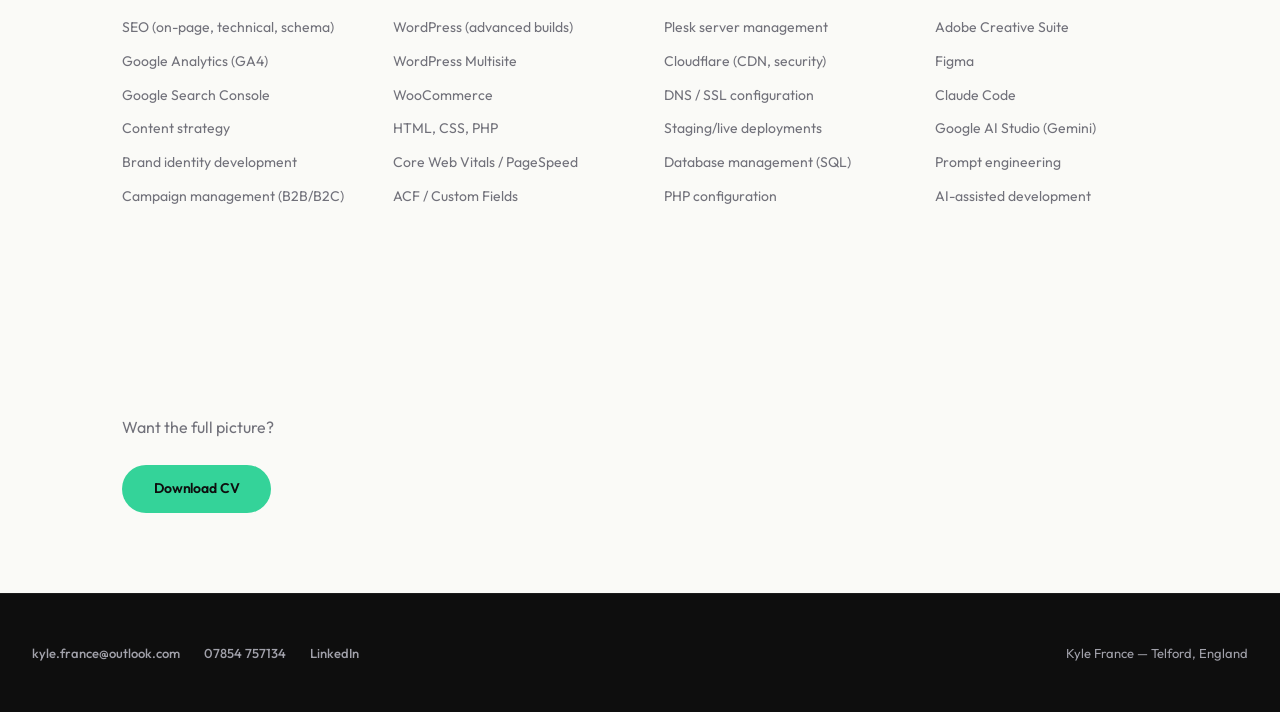
==== commit e5efd75f: "Add noindex meta tag to all pages and robots.txt to block crawlers" ====
--- a/index.html
+++ b/index.html
@@ -2,6 +2,7 @@
 <html lang="en">
 <head>
     <meta charset="UTF-8">
+    <meta name="robots" content="noindex, nofollow">
     <meta name="viewport" content="width=device-width, initial-scale=1.0">
     <title>Kyle France — Digital Marketing & Web Manager</title>
     <link rel="preconnect" href="https://fonts.googleapis.com">
--- a/style.css
+++ b/style.css
@@ -228,13 +228,11 @@
 
 .hero-bg-image img {
     display: block;
-    width: 840px;
+    width: 924px;
     height: auto;
-    opacity: 0.3;
-    mask-image: linear-gradient(to top, transparent 0%, black 20%), linear-gradient(to left, black 60%, transparent 100%);
-    -webkit-mask-image: linear-gradient(to top, transparent 0%, black 20%), linear-gradient(to left, black 60%, transparent 100%);
-    mask-composite: intersect;
-    -webkit-mask-composite: source-in;
+    opacity: 0.2;
+    mask-image: linear-gradient(to left, black 50%, transparent 100%);
+    -webkit-mask-image: linear-gradient(to left, black 50%, transparent 100%);
 }
 
 .hero h1 {
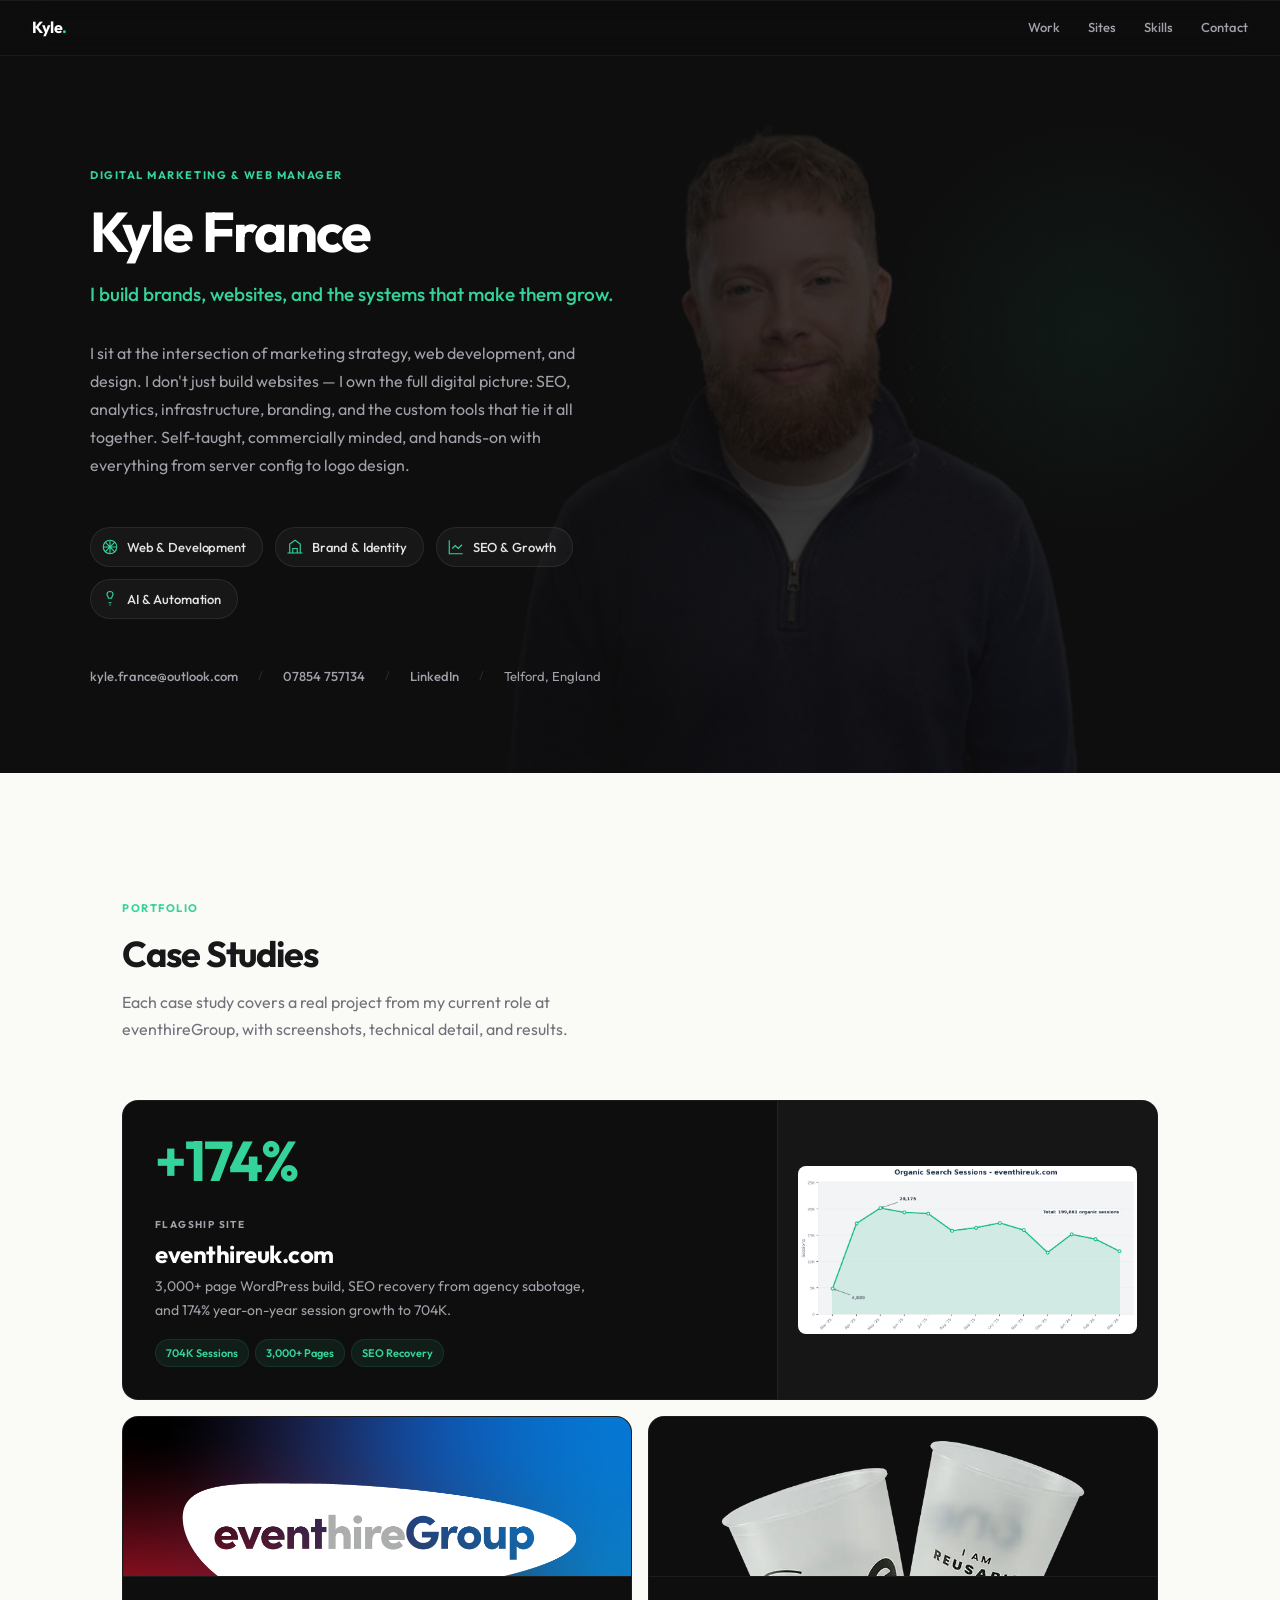
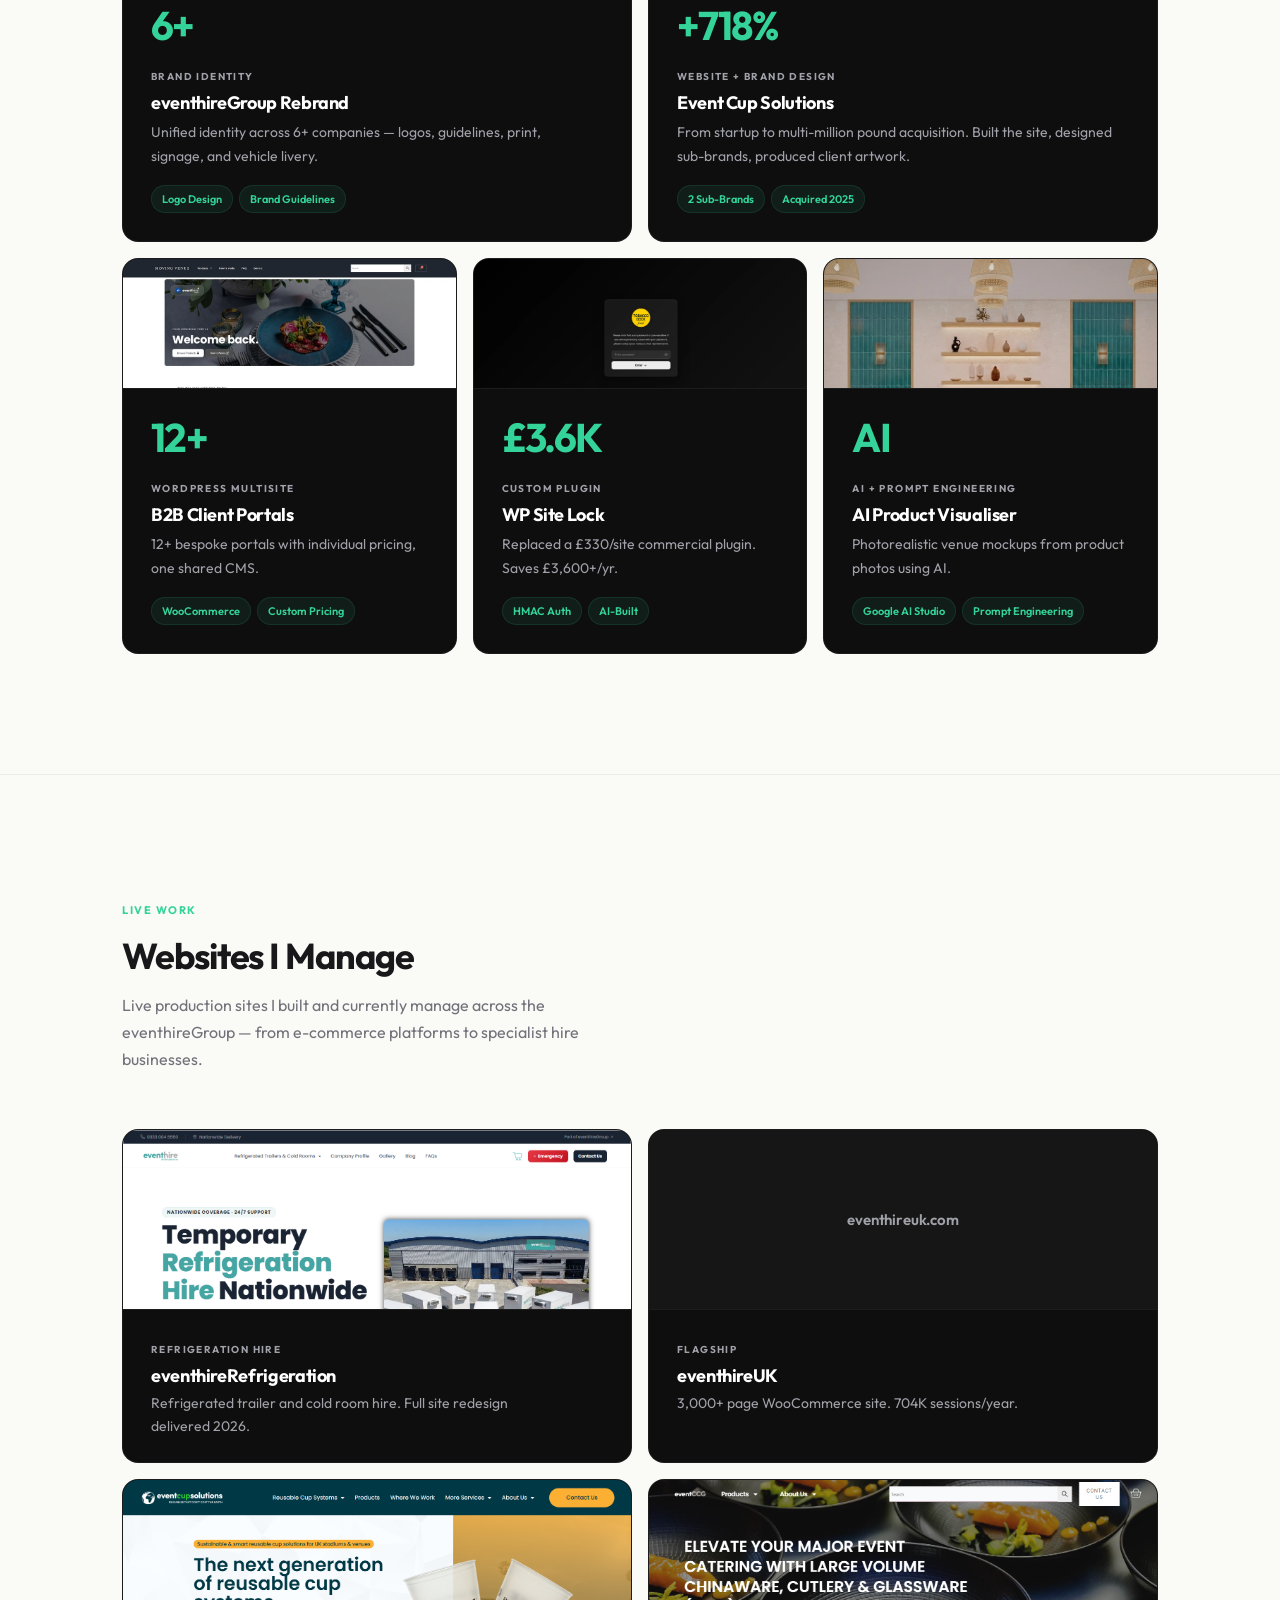
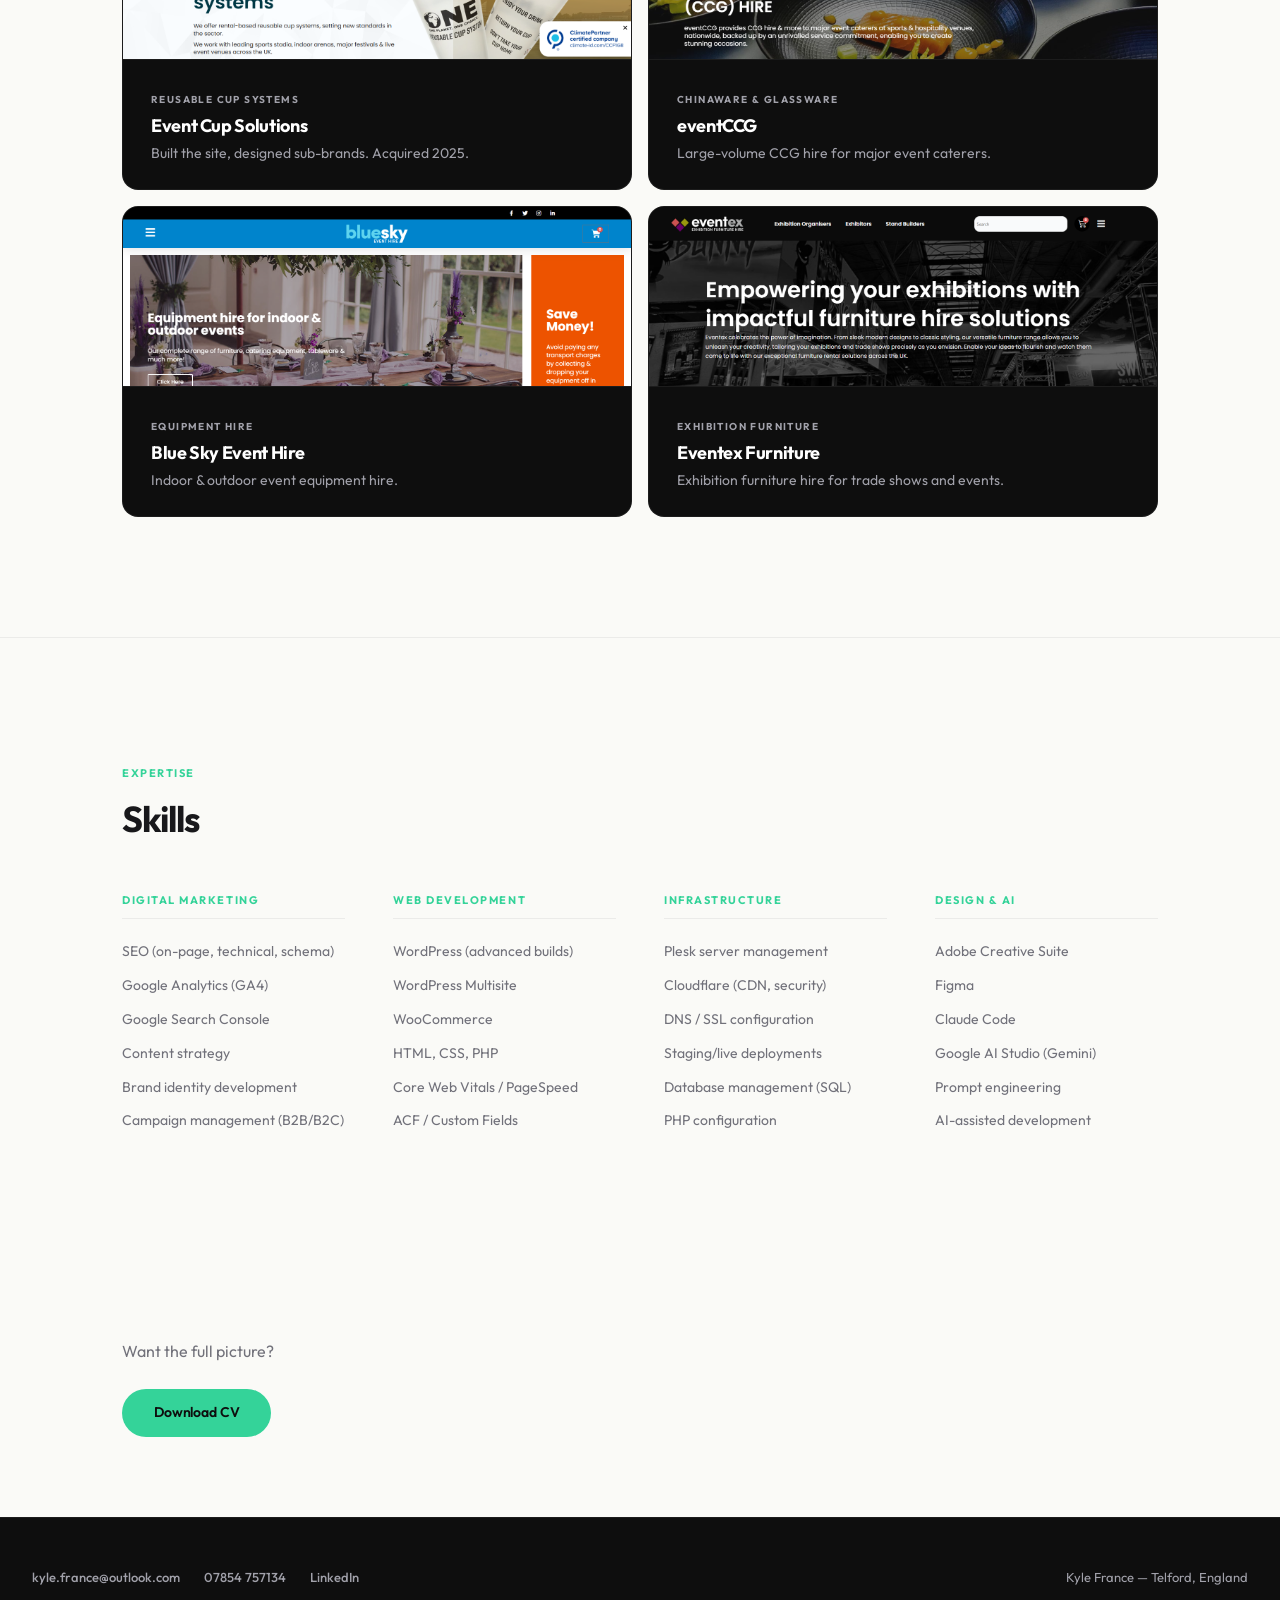
==== commit 1f04bd8c: "Remove 'How I work with AI' section, adjust mobile hero padding Co-Authored-By: Claude Opus 5.5 <nor" ====
--- a/index.html
+++ b/index.html
@@ -316,24 +316,6 @@
 
 <hr class="section-divider">
 
-<!-- HOW I WORK WITH AI -->
-<div class="section">
-    <div class="container">
-        <div class="section-header reveal">
-            <span class="label">Approach</span>
-            <h2>How I Work with AI</h2>
-            <p>Three of the six case studies above involve AI-assisted development. Here is how that works in practice:</p>
-        </div>
-
-        <div class="approach-box reveal">
-            <h3>I design the solution. AI helps build it.</h3>
-            <p>I identify the problem, design the architecture, and write detailed technical specifications. I then use tools like Claude Code to develop to that spec, and Google AI Studio for image generation. The strategic thinking, the specification writing, and the quality control are mine. The code generation and image rendering are the execution method. Every project is tested, iterated, and deployed by me across live production environments.</p>
-        </div>
-    </div>
-</div>
-
-<hr class="section-divider">
-
 <!-- SKILLS -->
 <div class="section" id="skills">
     <div class="container">
--- a/style.css
+++ b/style.css
@@ -1493,7 +1493,7 @@
     .nav { padding: 0 20px; height: 52px; }
 
     .hero {
-        padding: 100px 20px 0;
+        padding: 100px 20px 80px;
     }
 
     .hero-inner {
